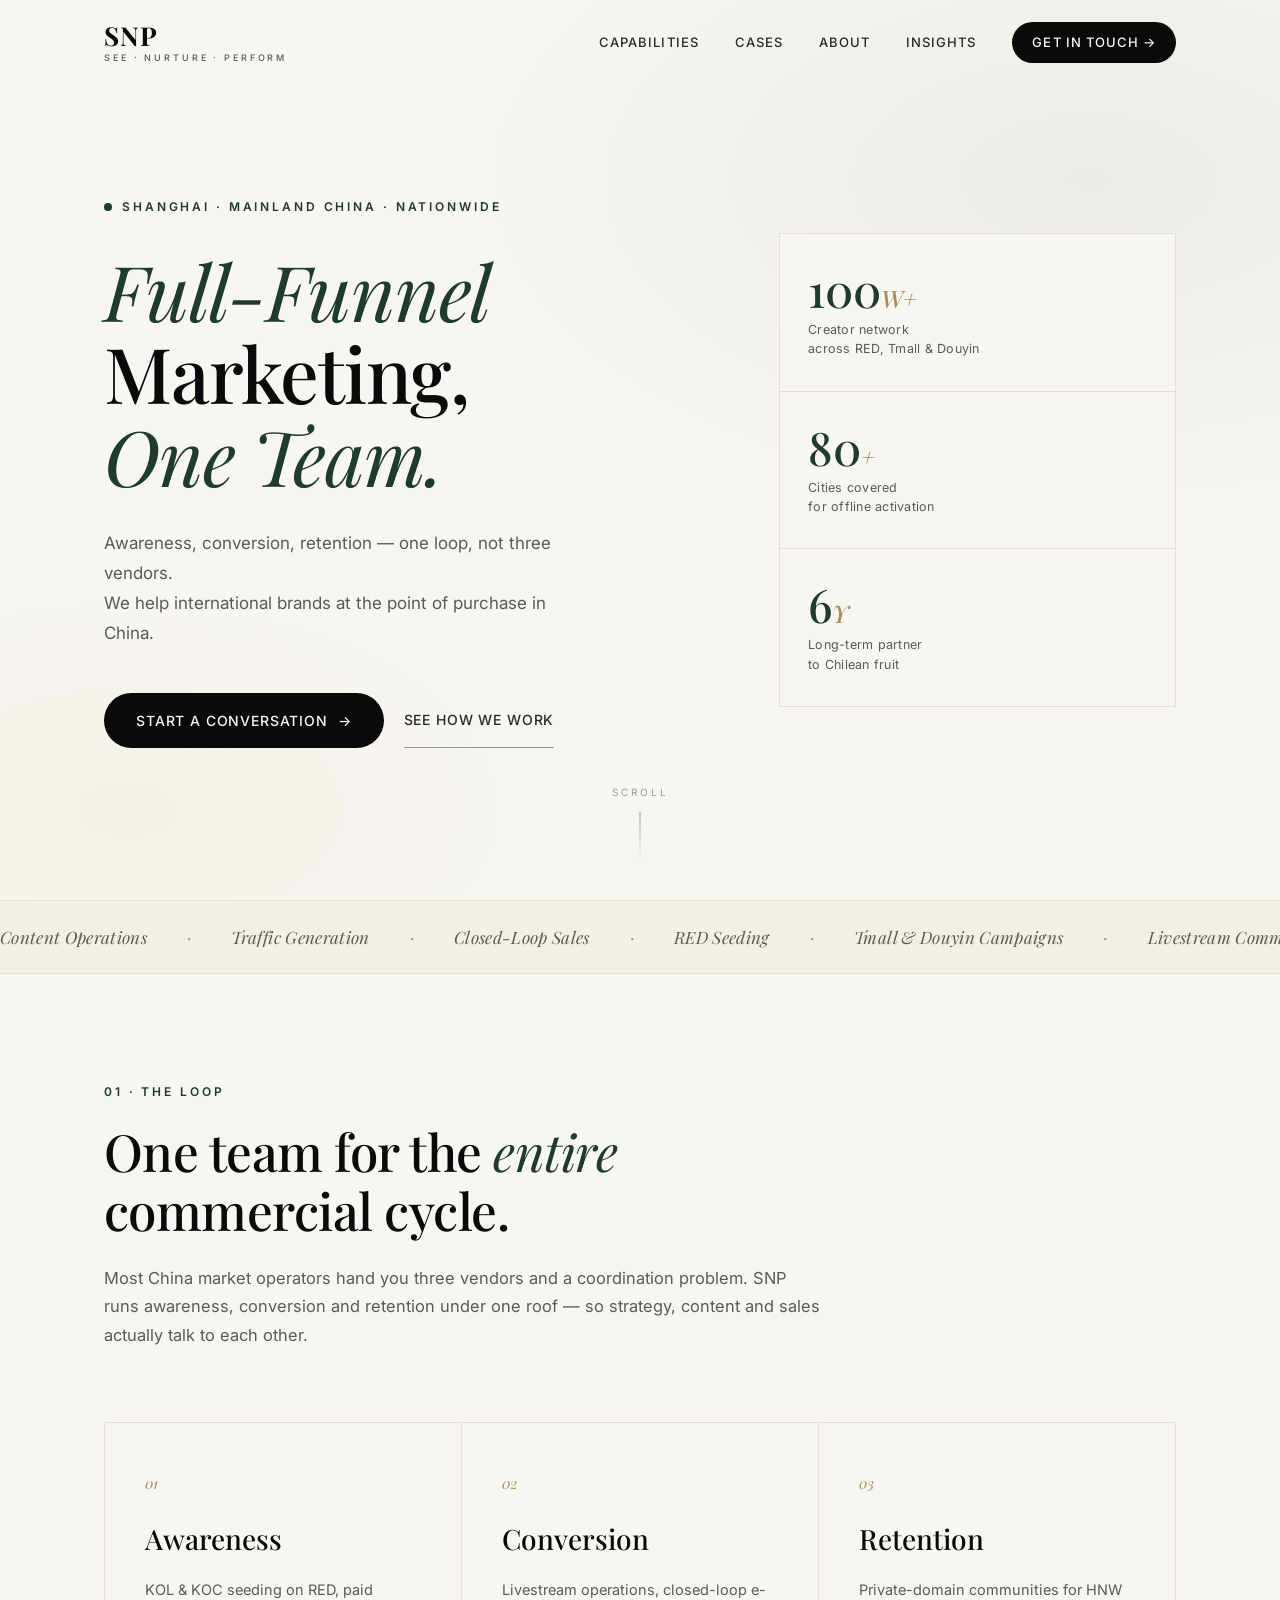
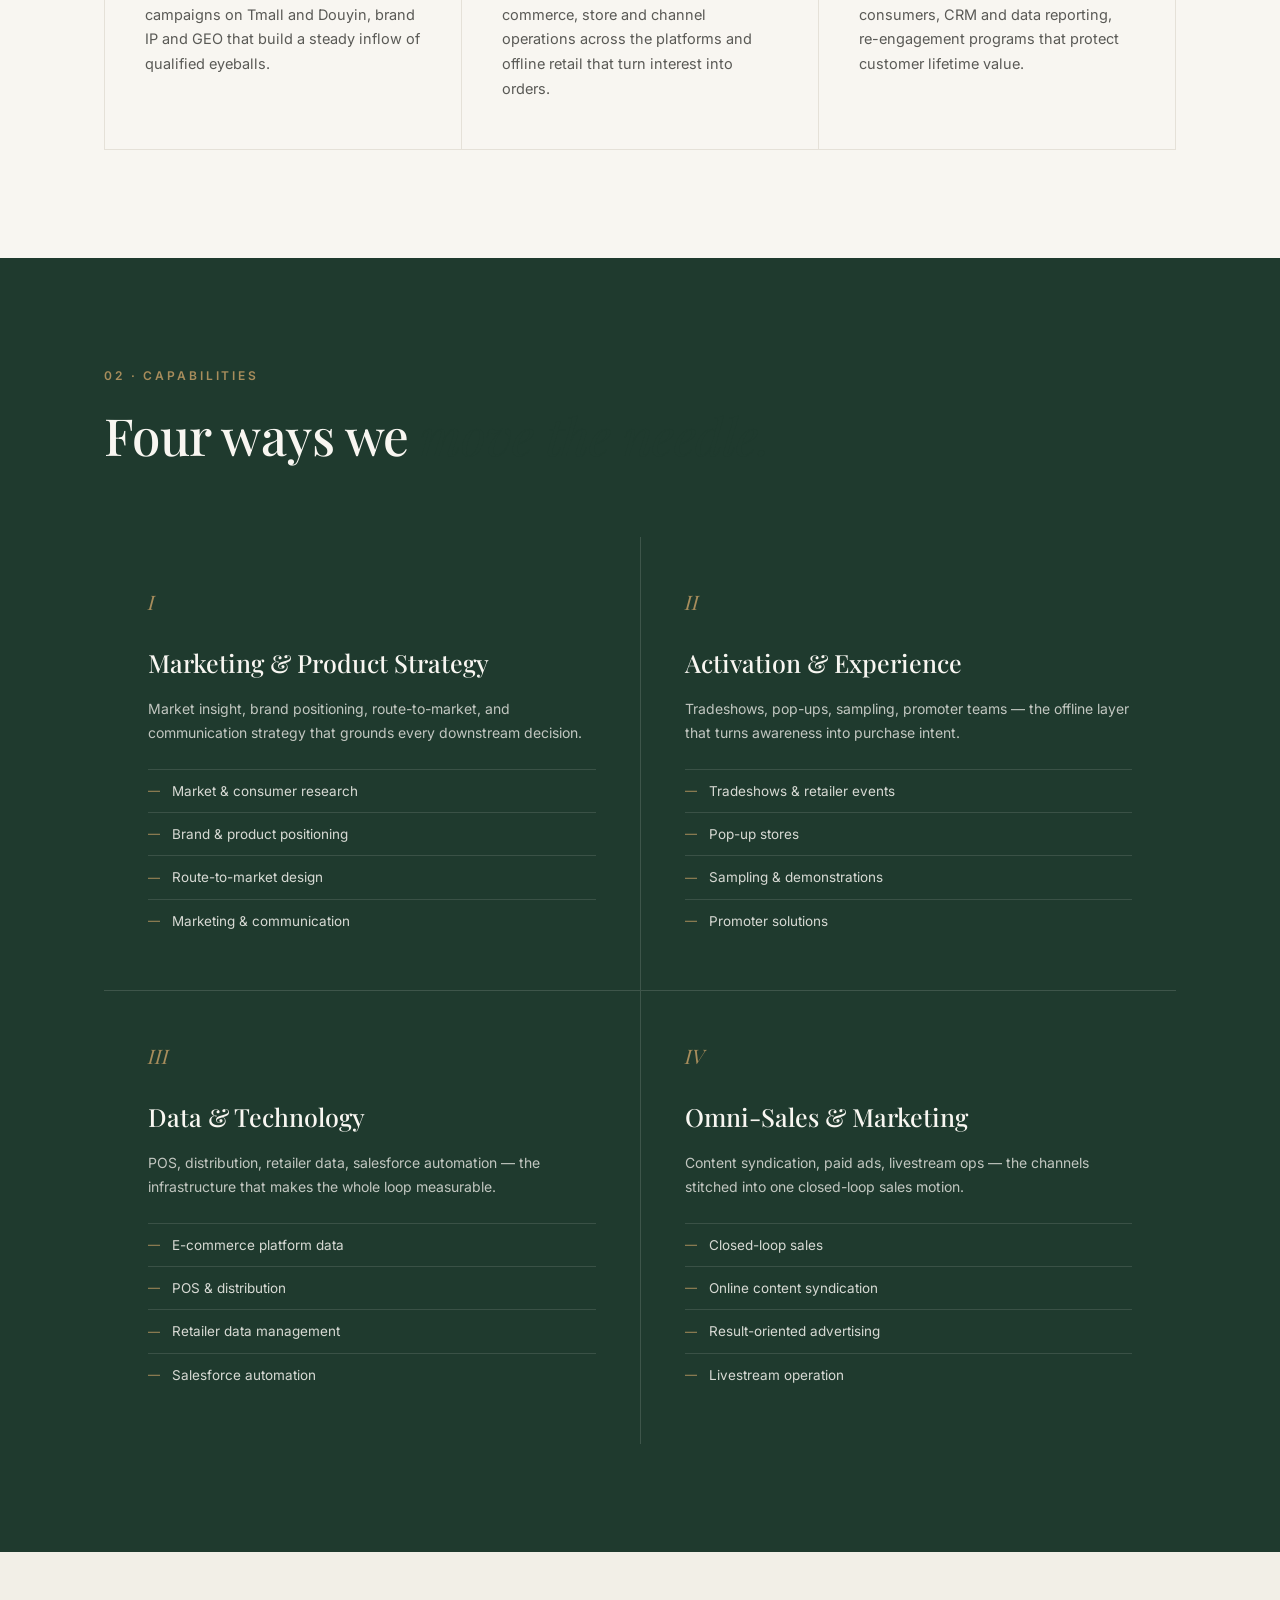
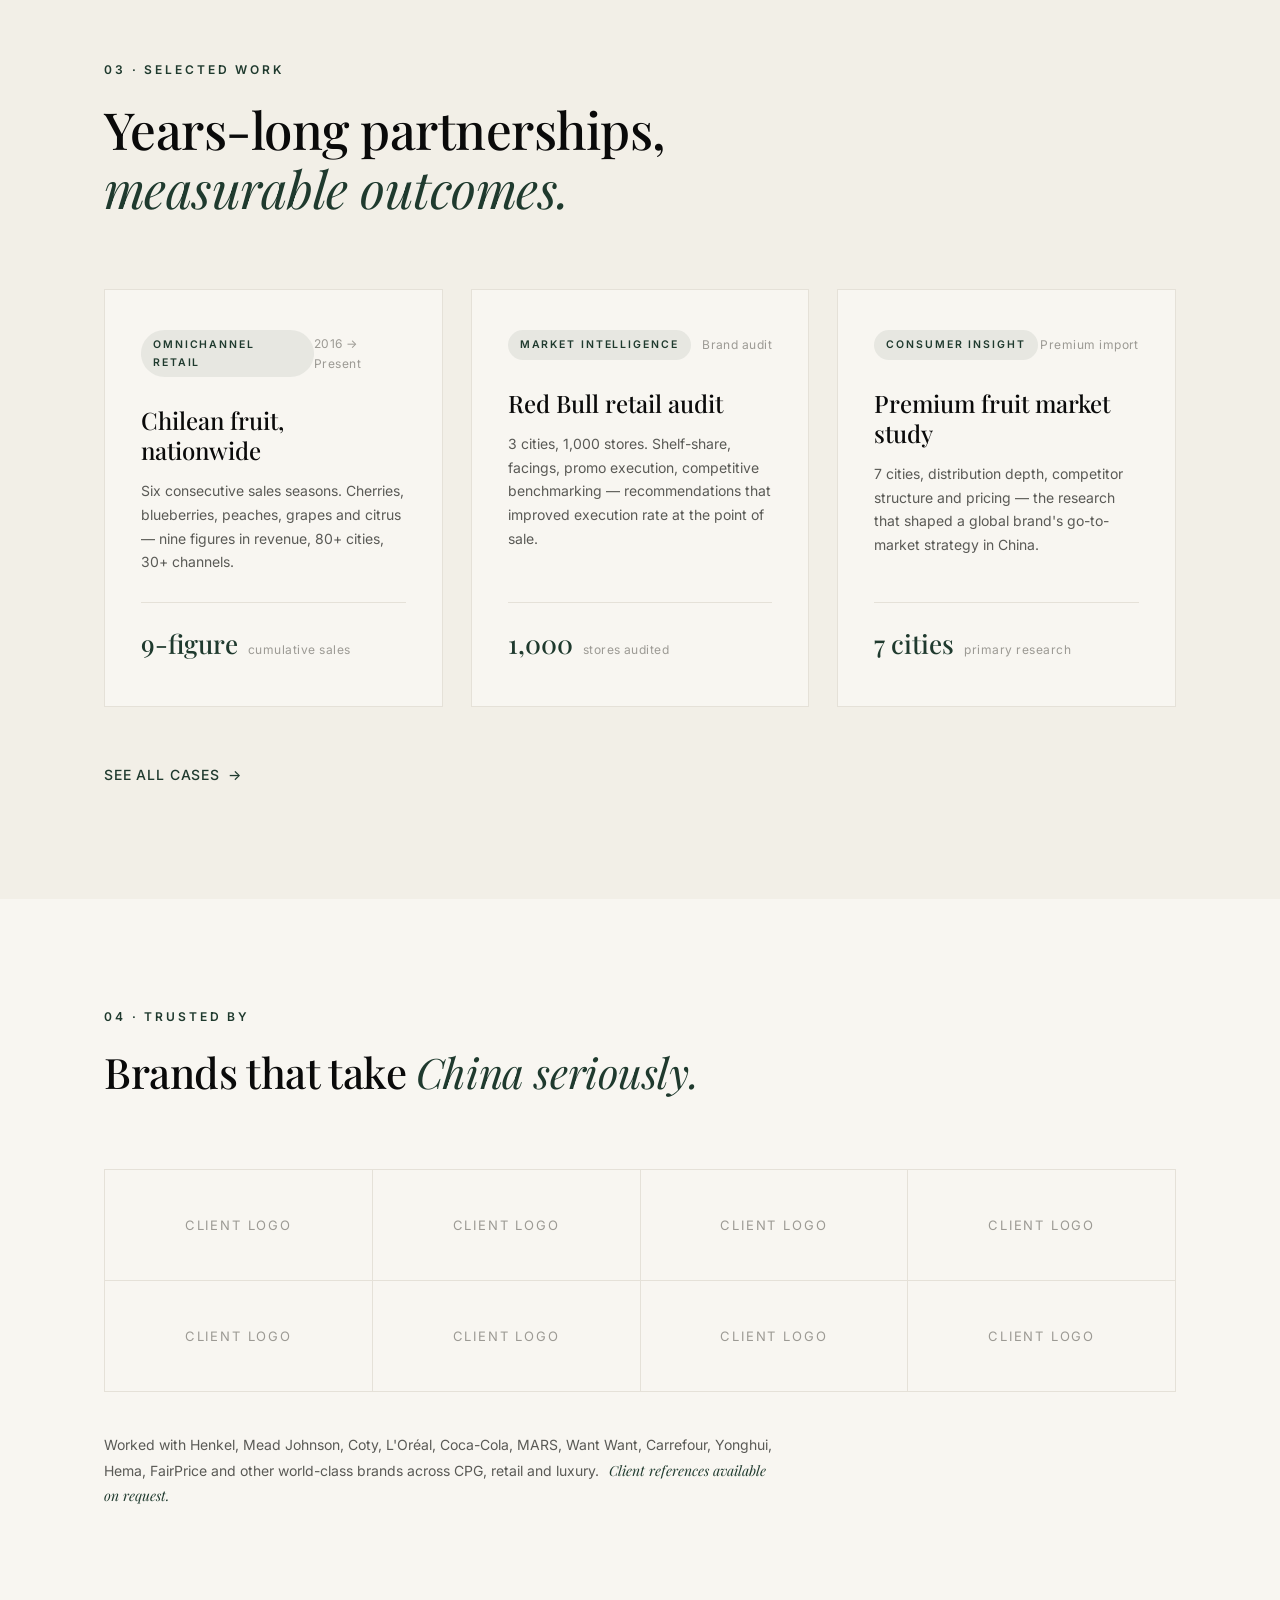
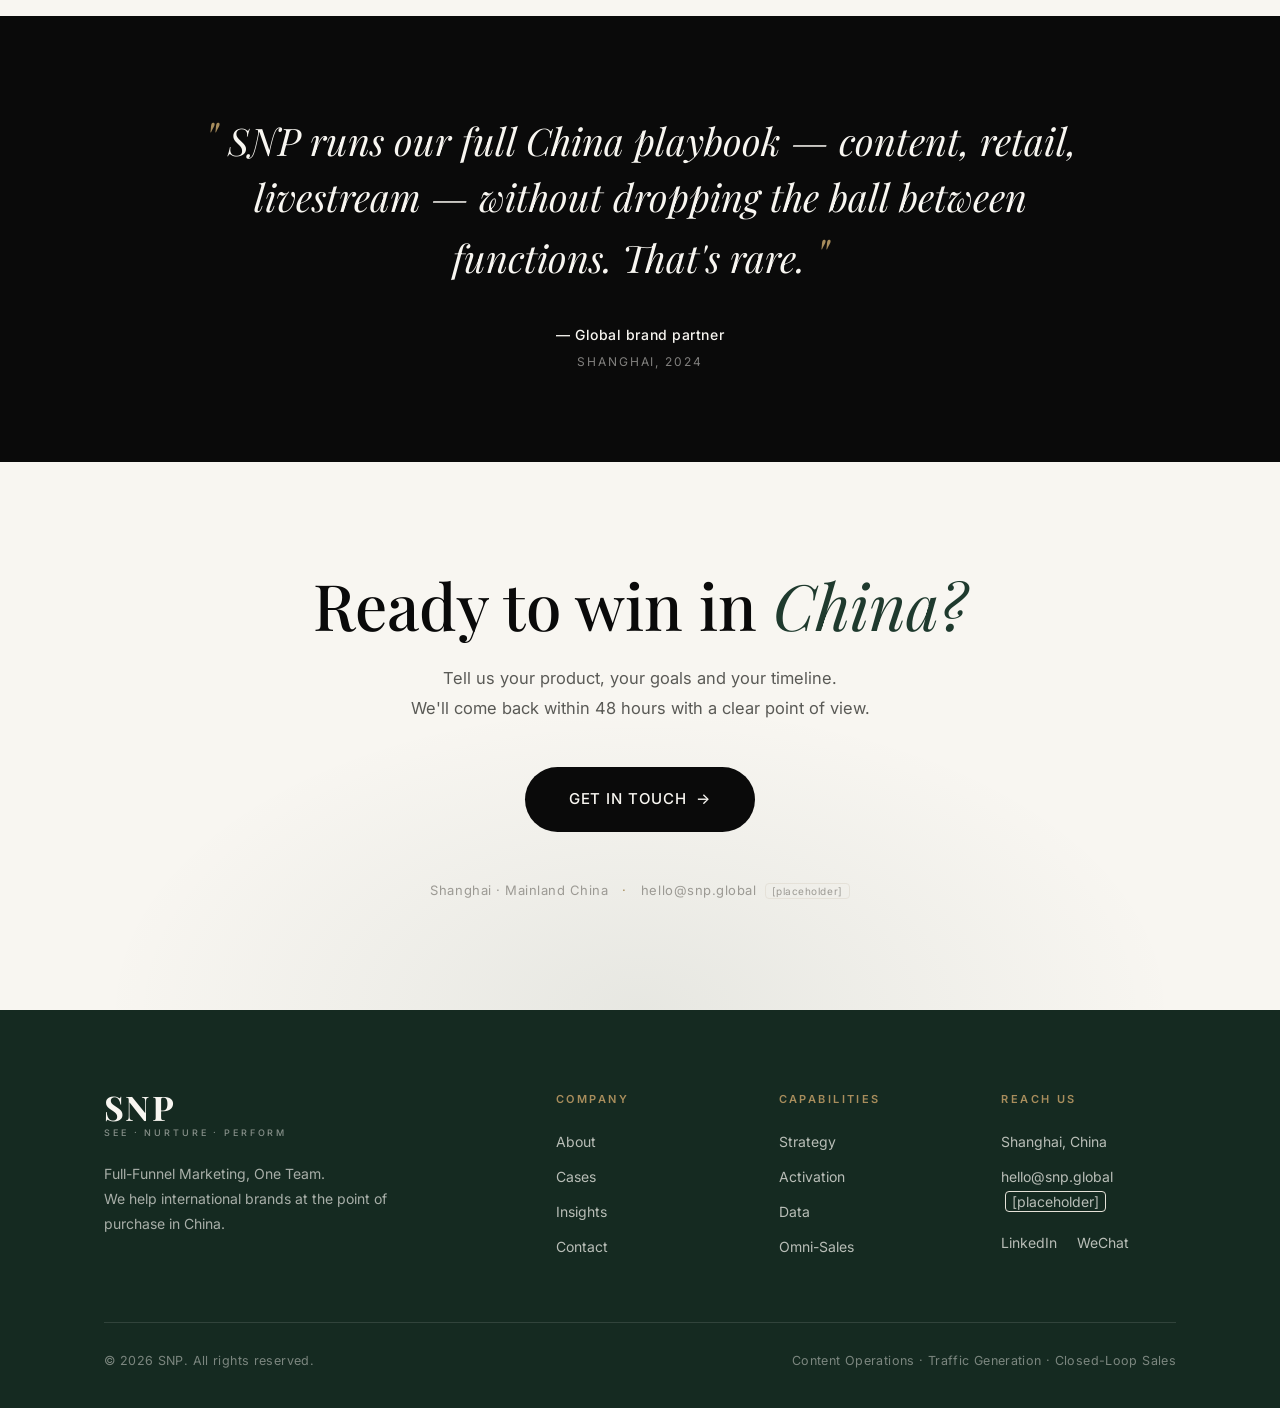
==== index.html @ e7dbb134 "SNP website v1: homepage, services, cases, about, contact, insights" ====
<!DOCTYPE html>
<html lang="en">
<head>
  <meta charset="UTF-8">
  <meta name="viewport" content="width=device-width, initial-scale=1.0">
  <title>SNP — Full-Funnel Marketing, One Team | We help international brands win in China</title>
  <meta name="description" content="SNP is a Shanghai-based commerce operator serving premium import brands across China. One team runs the full commercial loop — content, traffic, and closed-loop sales — so international brands win at every point of purchase.">
  <meta name="keywords" content="China market entry, brand China, Tmall, Douyin, RED, Xiaohongshu, livestream commerce, China e-commerce, premium import brands, China retail">
  <meta name="author" content="SNP">
  <meta property="og:title" content="SNP — Full-Funnel Marketing, One Team">
  <meta property="og:description" content="Content Operations · Traffic Generation · Closed-Loop Sales. We help international brands at the point of purchase in China.">
  <meta property="og:type" content="website">
  <meta property="og:locale" content="en_US">
  <link rel="icon" href="/assets/favicon.svg" type="image/svg+xml">
  <link rel="preconnect" href="https://fonts.googleapis.com">
  <link rel="preconnect" href="https://fonts.gstatic.com" crossorigin>
  <link href="https://fonts.googleapis.com/css2?family=Playfair+Display:ital,wght@0,400;0,500;0,600;0,700;1,400&family=Inter:wght@300;400;500;600;700&family=Noto+Sans+SC:wght@300;400;500;600&display=swap" rel="stylesheet">
  <link rel="stylesheet" href="/assets/css/styles.css">
</head>
<body>
  <!-- Header -->
  <header class="header" id="header">
    <div class="header-inner">
      <a href="/" class="logo">
        <span class="logo-mark">SNP</span>
        <span class="logo-tagline">See · Nurture · Perform</span>
      </a>
      <nav class="nav">
        <a href="/services.html" class="nav-link">Capabilities</a>
        <a href="/cases.html" class="nav-link">Cases</a>
        <a href="/about.html" class="nav-link">About</a>
        <a href="/insights.html" class="nav-link">Insights</a>
        <a href="/contact.html" class="nav-link nav-cta">Get in touch <span class="arrow">→</span></a>
      </nav>
      <button class="nav-toggle" aria-label="Toggle menu" id="navToggle">
        <span></span><span></span>
      </button>
    </div>
  </header>

  <!-- Hero -->
  <section class="hero">
    <div class="hero-grid">
      <div class="hero-left">
        <div class="hero-eyebrow">
          <span class="eyebrow-dot"></span>
          Shanghai · Mainland China · Nationwide
        </div>
        <h1 class="hero-title">
          <span class="serif-italic">Full-Funnel</span> Marketing,<br>
          <span class="serif-italic">One Team.</span>
        </h1>
        <p class="hero-subtitle">
          Awareness, conversion, retention — one loop, not three vendors.<br>
          We help international brands at the point of purchase in China.
        </p>
        <div class="hero-cta">
          <a href="/contact.html" class="btn-primary">
            Start a conversation <span class="arrow">→</span>
          </a>
          <a href="/services.html" class="btn-secondary">See how we work</a>
        </div>
      </div>
      <div class="hero-right">
        <div class="hero-stats">
          <div class="stat-card">
            <div class="stat-number">100<span>W+</span></div>
            <div class="stat-label">Creator network<br>across RED, Tmall &amp; Douyin</div>
          </div>
          <div class="stat-card">
            <div class="stat-number">80<span>+</span></div>
            <div class="stat-label">Cities covered<br>for offline activation</div>
          </div>
          <div class="stat-card">
            <div class="stat-number">6<span>Y</span></div>
            <div class="stat-label">Long-term partner<br>to Chilean fruit</div>
          </div>
        </div>
      </div>
    </div>
    <div class="hero-scroll">
      <span>Scroll</span>
      <span class="scroll-line"></span>
    </div>
  </section>

  <!-- Marquee: capabilities -->
  <section class="marquee">
    <div class="marquee-track">
      <span>Content Operations</span><span class="dot">·</span>
      <span>Traffic Generation</span><span class="dot">·</span>
      <span>Closed-Loop Sales</span><span class="dot">·</span>
      <span>RED Seeding</span><span class="dot">·</span>
      <span>Tmall &amp; Douyin Campaigns</span><span class="dot">·</span>
      <span>Livestream Commerce</span><span class="dot">·</span>
      <span>Private Domain</span><span class="dot">·</span>
      <span>Retail Activation</span><span class="dot">·</span>
      <span>Market Intelligence</span><span class="dot">·</span>
      <span>Content Operations</span><span class="dot">·</span>
      <span>Traffic Generation</span><span class="dot">·</span>
      <span>Closed-Loop Sales</span><span class="dot">·</span>
    </div>
  </section>

  <!-- The Loop -->
  <section class="section section-loop">
    <div class="container">
      <div class="section-header">
        <div class="eyebrow">01 · The Loop</div>
        <h2 class="section-title">
          One team for the <span class="serif-italic">entire</span> commercial cycle.
        </h2>
        <p class="section-lede">
          Most China market operators hand you three vendors and a coordination problem.
          SNP runs awareness, conversion and retention under one roof — so strategy, content
          and sales actually talk to each other.
        </p>
      </div>

      <div class="loop-grid">
        <div class="loop-card">
          <div class="loop-num">01</div>
          <h3 class="loop-title">Awareness</h3>
          <p class="loop-body">
            KOL &amp; KOC seeding on RED, paid campaigns on Tmall and Douyin,
            brand IP and GEO that build a steady inflow of qualified eyeballs.
          </p>
        </div>
        <div class="loop-card">
          <div class="loop-num">02</div>
          <h3 class="loop-title">Conversion</h3>
          <p class="loop-body">
            Livestream operations, closed-loop e-commerce, store and channel
            operations across the platforms and offline retail that turn interest into orders.
          </p>
        </div>
        <div class="loop-card">
          <div class="loop-num">03</div>
          <h3 class="loop-title">Retention</h3>
          <p class="loop-body">
            Private-domain communities for HNW consumers, CRM and data reporting,
            re-engagement programs that protect customer lifetime value.
          </p>
        </div>
      </div>
    </div>
  </section>

  <!-- Capabilities -->
  <section class="section section-capabilities" id="capabilities">
    <div class="container">
      <div class="section-header">
        <div class="eyebrow">02 · Capabilities</div>
        <h2 class="section-title">
          Four ways we <span class="serif-italic">move the needle.</span>
        </h2>
      </div>

      <div class="cap-grid">
        <div class="cap-card cap-large">
          <div class="cap-num">I</div>
          <h3 class="cap-title">Marketing &amp; Product Strategy</h3>
          <p class="cap-body">Market insight, brand positioning, route-to-market, and communication strategy that grounds every downstream decision.</p>
          <ul class="cap-list">
            <li>Market &amp; consumer research</li>
            <li>Brand &amp; product positioning</li>
            <li>Route-to-market design</li>
            <li>Marketing &amp; communication</li>
          </ul>
        </div>
        <div class="cap-card">
          <div class="cap-num">II</div>
          <h3 class="cap-title">Activation &amp; Experience</h3>
          <p class="cap-body">Tradeshows, pop-ups, sampling, promoter teams — the offline layer that turns awareness into purchase intent.</p>
          <ul class="cap-list">
            <li>Tradeshows &amp; retailer events</li>
            <li>Pop-up stores</li>
            <li>Sampling &amp; demonstrations</li>
            <li>Promoter solutions</li>
          </ul>
        </div>
        <div class="cap-card">
          <div class="cap-num">III</div>
          <h3 class="cap-title">Data &amp; Technology</h3>
          <p class="cap-body">POS, distribution, retailer data, salesforce automation — the infrastructure that makes the whole loop measurable.</p>
          <ul class="cap-list">
            <li>E-commerce platform data</li>
            <li>POS &amp; distribution</li>
            <li>Retailer data management</li>
            <li>Salesforce automation</li>
          </ul>
        </div>
        <div class="cap-card">
          <div class="cap-num">IV</div>
          <h3 class="cap-title">Omni-Sales &amp; Marketing</h3>
          <p class="cap-body">Content syndication, paid ads, livestream ops — the channels stitched into one closed-loop sales motion.</p>
          <ul class="cap-list">
            <li>Closed-loop sales</li>
            <li>Online content syndication</li>
            <li>Result-oriented advertising</li>
            <li>Livestream operation</li>
          </ul>
        </div>
      </div>
    </div>
  </section>

  <!-- Selected Cases -->
  <section class="section section-cases">
    <div class="container">
      <div class="section-header">
        <div class="eyebrow">03 · Selected Work</div>
        <h2 class="section-title">
          Years-long partnerships,<br>
          <span class="serif-italic">measurable outcomes.</span>
        </h2>
      </div>

      <div class="case-grid">
        <a href="/cases.html#chilean-fruit" class="case-card">
          <div class="case-meta">
            <span class="case-tag">Omnichannel Retail</span>
            <span class="case-year">2016 → Present</span>
          </div>
          <h3 class="case-title">Chilean fruit, nationwide</h3>
          <p class="case-body">
            Six consecutive sales seasons. Cherries, blueberries, peaches, grapes and citrus —
            nine figures in revenue, 80+ cities, 30+ channels.
          </p>
          <div class="case-stat">
            <span class="case-stat-num">9-figure</span>
            <span class="case-stat-label">cumulative sales</span>
          </div>
          <span class="case-arrow">→</span>
        </a>
        <a href="/cases.html#red-bull-audit" class="case-card">
          <div class="case-meta">
            <span class="case-tag">Market Intelligence</span>
            <span class="case-year">Brand audit</span>
          </div>
          <h3 class="case-title">Red Bull retail audit</h3>
          <p class="case-body">
            3 cities, 1,000 stores. Shelf-share, facings, promo execution, competitive benchmarking —
            recommendations that improved execution rate at the point of sale.
          </p>
          <div class="case-stat">
            <span class="case-stat-num">1,000</span>
            <span class="case-stat-label">stores audited</span>
          </div>
          <span class="case-arrow">→</span>
        </a>
        <a href="/cases.html#market-research" class="case-card">
          <div class="case-meta">
            <span class="case-tag">Consumer Insight</span>
            <span class="case-year">Premium import</span>
          </div>
          <h3 class="case-title">Premium fruit market study</h3>
          <p class="case-body">
            7 cities, distribution depth, competitor structure and pricing — the research that shaped
            a global brand's go-to-market strategy in China.
          </p>
          <div class="case-stat">
            <span class="case-stat-num">7 cities</span>
            <span class="case-stat-label">primary research</span>
          </div>
          <span class="case-arrow">→</span>
        </a>
      </div>

      <div class="section-footer">
        <a href="/cases.html" class="link-arrow">See all cases <span class="arrow">→</span></a>
      </div>
    </div>
  </section>

  <!-- Trust -->
  <section class="section section-trust">
    <div class="container">
      <div class="section-header">
        <div class="eyebrow">04 · Trusted by</div>
        <h2 class="section-title-small">
          Brands that take <span class="serif-italic">China seriously.</span>
        </h2>
      </div>
      <div class="logo-wall">
        <!-- Client logos placeholder — to be replaced with real client names once available -->
        <div class="logo-placeholder">Client Logo</div>
        <div class="logo-placeholder">Client Logo</div>
        <div class="logo-placeholder">Client Logo</div>
        <div class="logo-placeholder">Client Logo</div>
        <div class="logo-placeholder">Client Logo</div>
        <div class="logo-placeholder">Client Logo</div>
        <div class="logo-placeholder">Client Logo</div>
        <div class="logo-placeholder">Client Logo</div>
      </div>
      <p class="trust-note">
        Worked with Henkel, Mead Johnson, Coty, L'Oréal, Coca-Cola, MARS, Want Want, Carrefour,
        Yonghui, Hema, FairPrice and other world-class brands across CPG, retail and luxury.
        <span class="trust-note-italic">Client references available on request.</span>
      </p>
    </div>
  </section>

  <!-- Testimonial / Quote -->
  <section class="section section-quote">
    <div class="container">
      <blockquote class="quote">
        <p>
          <span class="quote-mark">"</span>
          SNP runs our full China playbook — content, retail, livestream — without dropping the ball
          between functions. That's rare.
          <span class="quote-mark">"</span>
        </p>
        <footer class="quote-attribution">
          <span class="quote-author">— Global brand partner</span>
          <span class="quote-role">Shanghai, 2024</span>
        </footer>
      </blockquote>
    </div>
  </section>

  <!-- CTA -->
  <section class="section section-cta">
    <div class="container">
      <h2 class="cta-title">
        Ready to win in <span class="serif-italic">China?</span>
      </h2>
      <p class="cta-lede">
        Tell us your product, your goals and your timeline.<br>
        We'll come back within 48 hours with a clear point of view.
      </p>
      <a href="/contact.html" class="btn-primary btn-large">
        Get in touch <span class="arrow">→</span>
      </a>
      <div class="cta-meta">
        <span>Shanghai · Mainland China</span>
        <span class="dot-sep">·</span>
        <span>hello@snp.global <span class="placeholder-tag">[placeholder]</span></span>
      </div>
    </div>
  </section>

  <!-- Footer -->
  <footer class="footer">
    <div class="container">
      <div class="footer-top">
        <div class="footer-brand">
          <div class="logo logo-footer">
            <span class="logo-mark">SNP</span>
            <span class="logo-tagline">See · Nurture · Perform</span>
          </div>
          <p class="footer-tagline">
            Full-Funnel Marketing, One Team.<br>
            We help international brands at the point of purchase in China.
          </p>
        </div>
        <div class="footer-cols">
          <div class="footer-col">
            <h4>Company</h4>
            <a href="/about.html">About</a>
            <a href="/cases.html">Cases</a>
            <a href="/insights.html">Insights</a>
            <a href="/contact.html">Contact</a>
          </div>
          <div class="footer-col">
            <h4>Capabilities</h4>
            <a href="/services.html">Strategy</a>
            <a href="/services.html">Activation</a>
            <a href="/services.html">Data</a>
            <a href="/services.html">Omni-Sales</a>
          </div>
          <div class="footer-col">
            <h4>Reach us</h4>
            <span>Shanghai, China</span>
            <span>hello@snp.global <span class="placeholder-tag">[placeholder]</span></span>
            <span class="footer-social">
              <a href="#" aria-label="LinkedIn">LinkedIn</a>
              <a href="#" aria-label="WeChat">WeChat</a>
            </span>
          </div>
        </div>
      </div>
      <div class="footer-bottom">
        <span>© 2026 SNP. All rights reserved.</span>
        <span class="footer-tag">Content Operations · Traffic Generation · Closed-Loop Sales</span>
      </div>
    </div>
  </footer>

  <script src="/assets/js/main.js"></script>
</body>
</html>
---- assets/css/styles.css ----
/* ============================================================
   SNP — Design System
   Direction: International Quiet Luxury
   Palette: Ivory #F8F6F1 / Ink #0A0A0A / Forest #1F3A2E / Mist #E5E1D8
   Type: Playfair Display (display serif) / Inter (body sans)
   ============================================================ */

:root {
  --ivory: #F8F6F1;
  --ivory-deep: #F2EFE7;
  --ink: #0A0A0A;
  --ink-soft: #2A2A28;
  --forest: #1F3A2E;
  --forest-deep: #152A21;
  --mist: #E5E1D8;
  --mist-light: #EDEAE1;
  --gold: #A88D5C;
  --gray-600: #5A5A56;
  --gray-400: #9C9A94;
  --font-display: 'Playfair Display', Georgia, serif;
  --font-body: 'Inter', 'Noto Sans SC', -apple-system, BlinkMacSystemFont, sans-serif;
  --ease-out: cubic-bezier(0.16, 1, 0.3, 1);
  --ease-both: cubic-bezier(0.65, 0, 0.35, 1);
  --container: 1200px;
  --gutter: clamp(24px, 5vw, 80px);
}

* { box-sizing: border-box; margin: 0; padding: 0; }

html {
  scroll-behavior: smooth;
  -webkit-font-smoothing: antialiased;
  -moz-osx-font-smoothing: grayscale;
}

body {
  font-family: var(--font-body);
  font-weight: 400;
  font-size: 16px;
  line-height: 1.65;
  color: var(--ink);
  background: var(--ivory);
}

::selection {
  background: var(--forest);
  color: var(--ivory);
}

a { color: inherit; text-decoration: none; }
img { max-width: 100%; display: block; }

.container {
  max-width: var(--container);
  margin: 0 auto;
  padding: 0 var(--gutter);
}

/* ============ Header ============ */

.header {
  position: fixed;
  top: 0;
  left: 0;
  right: 0;
  z-index: 100;
  padding: 22px 0;
  transition: background .5s var(--ease-out), padding .5s var(--ease-out), box-shadow .5s var(--ease-out);
}

.header.scrolled {
  background: rgba(248, 246, 241, .92);
  backdrop-filter: blur(12px);
  -webkit-backdrop-filter: blur(12px);
  padding: 14px 0;
  box-shadow: 0 1px 0 rgba(10,10,10,.08);
}

.header-inner {
  max-width: var(--container);
  margin: 0 auto;
  padding: 0 var(--gutter);
  display: flex;
  justify-content: space-between;
  align-items: center;
}

.logo {
  display: flex;
  flex-direction: column;
  line-height: 1;
  gap: 4px;
}

.logo-mark {
  font-family: var(--font-display);
  font-weight: 700;
  font-size: 26px;
  letter-spacing: .04em;
  color: var(--ink);
}

.logo-tagline {
  font-size: 9px;
  letter-spacing: .32em;
  text-transform: uppercase;
  color: var(--gray-600);
  font-weight: 500;
}

.nav {
  display: flex;
  align-items: center;
  gap: 36px;
}

.nav-link {
  font-size: 13px;
  font-weight: 500;
  letter-spacing: .08em;
  text-transform: uppercase;
  color: var(--ink-soft);
  position: relative;
  transition: color .3s var(--ease-out);
}

.nav-link::after {
  content: '';
  position: absolute;
  left: 0;
  bottom: -4px;
  height: 1px;
  width: 0;
  background: var(--forest);
  transition: width .35s var(--ease-out);
}

.nav-link:hover { color: var(--forest); }
.nav-link:hover::after { width: 100%; }

.nav-cta {
  color: var(--ivory);
  background: var(--ink);
  padding: 10px 20px;
  border-radius: 999px;
  transition: background .3s var(--ease-out), transform .3s var(--ease-out);
}

.nav-cta::after { display: none; }
.nav-cta:hover { background: var(--forest); transform: translateY(-1px); }
.nav-cta .arrow { transition: transform .3s var(--ease-out); }
.nav-cta:hover .arrow { transform: translateX(3px); }

.nav-toggle {
  display: none;
  background: none;
  border: none;
  cursor: pointer;
  width: 32px;
  height: 32px;
  position: relative;
  z-index: 110;
}

.nav-toggle span {
  display: block;
  height: 2px;
  background: var(--ink);
  margin: 6px 0;
  transition: transform .4s var(--ease-out), opacity .3s;
}

/* ============ Hero ============ */

.hero {
  min-height: 100vh;
  display: flex;
  align-items: center;
  position: relative;
  padding: 140px 0 100px;
  background:
    radial-gradient(ellipse 80% 60% at 85% 20%, rgba(31,58,46,.06) 0%, transparent 60%),
    radial-gradient(ellipse 50% 40% at 10% 90%, rgba(168,141,92,.05) 0%, transparent 60%),
    var(--ivory);
  overflow: hidden;
}

.hero-grid {
  max-width: var(--container);
  margin: 0 auto;
  padding: 0 var(--gutter);
  display: grid;
  grid-template-columns: 1.5fr 1fr;
  gap: 80px;
  align-items: center;
  width: 100%;
}

.hero-eyebrow {
  display: inline-flex;
  align-items: center;
  gap: 10px;
  font-size: 12px;
  font-weight: 600;
  letter-spacing: .24em;
  text-transform: uppercase;
  color: var(--forest);
  margin-bottom: 32px;
}

.eyebrow-dot {
  width: 8px;
  height: 8px;
  border-radius: 50%;
  background: var(--forest);
  animation: pulse 2.4s ease-in-out infinite;
}

@keyframes pulse {
  0%, 100% { transform: scale(1); opacity: 1; }
  50% { transform: scale(1.4); opacity: .5; }
}

.hero-title {
  font-family: var(--font-display);
  font-weight: 500;
  font-size: clamp(44px, 6vw, 84px);
  line-height: 1.08;
  letter-spacing: -0.015em;
  color: var(--ink);
  margin-bottom: 32px;
}

.serif-italic {
  font-style: italic;
  font-weight: 400;
  color: var(--forest);
}

.hero-subtitle {
  font-size: 17px;
  line-height: 1.75;
  color: var(--gray-600);
  max-width: 480px;
  margin-bottom: 44px;
}

.hero-cta {
  display: flex;
  align-items: center;
  gap: 20px;
  flex-wrap: wrap;
}

.btn-primary {
  display: inline-flex;
  align-items: center;
  gap: 10px;
  background: var(--ink);
  color: var(--ivory);
  font-size: 14px;
  font-weight: 500;
  letter-spacing: .06em;
  text-transform: uppercase;
  padding: 16px 32px;
  border-radius: 999px;
  transition: background .35s var(--ease-out), transform .35s var(--ease-out), box-shadow .35s var(--ease-out);
}

.btn-primary:hover {
  background: var(--forest);
  transform: translateY(-2px);
  box-shadow: 0 12px 32px -8px rgba(31,58,46,.4);
}

.btn-primary .arrow { transition: transform .3s var(--ease-out); }
.btn-primary:hover .arrow { transform: translateX(4px); }

.btn-secondary {
  font-size: 14px;
  font-weight: 500;
  letter-spacing: .06em;
  text-transform: uppercase;
  color: var(--ink-soft);
  padding: 16px 0;
  border-bottom: 1px solid var(--gray-400);
  transition: color .3s, border-color .3s;
}

.btn-secondary:hover { color: var(--forest); border-color: var(--forest); }

.btn-large { padding: 20px 44px; font-size: 15px; }

/* Hero stats */
.hero-stats {
  display: flex;
  flex-direction: column;
  gap: 1px;
  background: var(--mist);
  border: 1px solid var(--mist);
}

.stat-card {
  background: var(--ivory);
  padding: 32px 28px;
  transition: background .4s var(--ease-out);
}

.stat-card:hover { background: #fff; }

.stat-number {
  font-family: var(--font-display);
  font-size: 46px;
  font-weight: 500;
  line-height: 1;
  color: var(--forest);
  margin-bottom: 8px;
}

.stat-number span {
  font-size: 24px;
  font-style: italic;
  color: var(--gold);
}

.stat-label {
  font-size: 12.5px;
  line-height: 1.55;
  color: var(--gray-600);
  letter-spacing: .02em;
}

.hero-scroll {
  position: absolute;
  bottom: 40px;
  left: 50%;
  transform: translateX(-50%);
  display: flex;
  flex-direction: column;
  align-items: center;
  gap: 12px;
  font-size: 10px;
  letter-spacing: .3em;
  text-transform: uppercase;
  color: var(--gray-400);
}

.scroll-line {
  width: 1px;
  height: 48px;
  background: linear-gradient(to bottom, var(--gray-400), transparent);
  animation: scrollHint 2.2s var(--ease-both) infinite;
  transform-origin: top;
}

@keyframes scrollHint {
  0% { transform: scaleY(0); opacity: 0; }
  40% { transform: scaleY(1); opacity: 1; }
  100% { transform: scaleY(1); opacity: 0; }
}

/* ============ Marquee ============ */

.marquee {
  border-top: 1px solid var(--mist);
  border-bottom: 1px solid var(--mist);
  background: var(--ivory-deep);
  overflow: hidden;
  padding: 22px 0;
}

.marquee-track {
  display: flex;
  align-items: center;
  gap: 40px;
  white-space: nowrap;
  animation: marquee 42s linear infinite;
  width: max-content;
}

.marquee-track span {
  font-family: var(--font-display);
  font-style: italic;
  font-size: 17px;
  color: var(--gray-600);
  letter-spacing: .02em;
}

.marquee-track .dot { color: var(--gold); font-style: normal; }

@keyframes marquee {
  from { transform: translateX(0); }
  to { transform: translateX(-50%); }
}

/* ============ Sections ============ */

.section {
  padding: clamp(90px, 12vh, 150px) 0;
}

.section-header {
  max-width: 720px;
  margin-bottom: 72px;
}

.eyebrow {
  font-size: 12px;
  font-weight: 600;
  letter-spacing: .24em;
  text-transform: uppercase;
  color: var(--forest);
  margin-bottom: 20px;
}

.section-title {
  font-family: var(--font-display);
  font-weight: 500;
  font-size: clamp(32px, 4vw, 52px);
  line-height: 1.15;
  letter-spacing: -0.01em;
  color: var(--ink);
  margin-bottom: 24px;
}

.section-title-small {
  font-family: var(--font-display);
  font-weight: 500;
  font-size: clamp(28px, 3.4vw, 42px);
  line-height: 1.2;
  letter-spacing: -0.01em;
}

.section-lede {
  font-size: 16.5px;
  line-height: 1.75;
  color: var(--gray-600);
}

.section-footer {
  margin-top: 56px;
  display: flex;
  justify-content: flex-start;
}

.link-arrow {
  font-size: 14px;
  font-weight: 500;
  letter-spacing: .06em;
  text-transform: uppercase;
  color: var(--forest);
  display: inline-flex;
  align-items: center;
  gap: 8px;
  padding-bottom: 4px;
  border-bottom: 1px solid transparent;
  transition: border-color .3s;
}

.link-arrow:hover { border-color: var(--forest); }
.link-arrow .arrow { transition: transform .3s var(--ease-out); }
.link-arrow:hover .arrow { transform: translateX(4px); }

/* ============ Loop (3 cards) ============ */

.section-loop { background: var(--ivory); }

.loop-grid {
  display: grid;
  grid-template-columns: repeat(3, 1fr);
  gap: 1px;
  background: var(--mist);
  border: 1px solid var(--mist);
}

.loop-card {
  background: var(--ivory);
  padding: 48px 40px;
  position: relative;
  transition: background .4s var(--ease-out);
}

.loop-card:hover { background: #fff; }

.loop-num {
  font-family: var(--font-display);
  font-style: italic;
  font-size: 15px;
  color: var(--gold);
  margin-bottom: 20px;
}

.loop-title {
  font-family: var(--font-display);
  font-weight: 500;
  font-size: 28px;
  margin-bottom: 16px;
  color: var(--ink);
}

.loop-body {
  font-size: 14.5px;
  line-height: 1.7;
  color: var(--gray-600);
}

/* ============ Capabilities ============ */

.section-capabilities {
  background: var(--forest);
  color: var(--ivory);
}

.section-capabilities .eyebrow { color: var(--gold); }
.section-capabilities .section-title { color: var(--ivory); }

.cap-grid {
  display: grid;
  grid-template-columns: repeat(2, 1fr);
  gap: 1px;
  background: rgba(248,246,241,.14);
}

.cap-card {
  background: var(--forest);
  padding: 48px 44px;
  transition: background .4s var(--ease-out);
  position: relative;
}

.cap-card:hover { background: var(--forest-deep); }

.cap-num {
  font-family: var(--font-display);
  font-style: italic;
  font-size: 20px;
  color: var(--gold);
  margin-bottom: 24px;
}

.cap-title {
  font-family: var(--font-display);
  font-weight: 500;
  font-size: 25px;
  margin-bottom: 14px;
  color: var(--ivory);
}

.cap-body {
  font-size: 14px;
  line-height: 1.7;
  color: rgba(248,246,241,.75);
  margin-bottom: 24px;
}

.cap-list {
  list-style: none;
}

.cap-list li {
  font-size: 13.5px;
  padding: 10px 0;
  border-top: 1px solid rgba(248,246,241,.12);
  color: rgba(248,246,241,.85);
  display: flex;
  align-items: center;
  gap: 12px;
}

.cap-list li::before {
  content: '—';
  color: var(--gold);
  font-size: 12px;
}

/* ============ Cases ============ */

.section-cases { background: var(--ivory-deep); }

.case-grid {
  display: grid;
  grid-template-columns: repeat(3, 1fr);
  gap: 28px;
}

.case-card {
  background: var(--ivory);
  border: 1px solid var(--mist);
  padding: 40px 36px;
  display: flex;
  flex-direction: column;
  position: relative;
  transition: transform .45s var(--ease-out), box-shadow .45s var(--ease-out), border-color .45s;
}

.case-card:hover {
  transform: translateY(-6px);
  box-shadow: 0 24px 48px -16px rgba(10,10,10,.14);
  border-color: var(--forest);
}

.case-meta {
  display: flex;
  justify-content: space-between;
  align-items: center;
  margin-bottom: 28px;
}

.case-tag {
  font-size: 10.5px;
  font-weight: 600;
  letter-spacing: .18em;
  text-transform: uppercase;
  color: var(--forest);
  background: rgba(31,58,46,.08);
  padding: 6px 12px;
  border-radius: 999px;
}

.case-year {
  font-size: 12px;
  color: var(--gray-400);
  letter-spacing: .04em;
}

.case-title {
  font-family: var(--font-display);
  font-weight: 500;
  font-size: 24px;
  line-height: 1.25;
  margin-bottom: 14px;
  color: var(--ink);
}

.case-body {
  font-size: 14px;
  line-height: 1.7;
  color: var(--gray-600);
  margin-bottom: 28px;
  flex: 1;
}

.case-stat {
  display: flex;
  align-items: baseline;
  gap: 10px;
  padding-top: 20px;
  border-top: 1px solid var(--mist);
}

.case-stat-num {
  font-family: var(--font-display);
  font-size: 26px;
  font-weight: 500;
  color: var(--forest);
}

.case-stat-label {
  font-size: 12px;
  color: var(--gray-400);
  letter-spacing: .04em;
}

.case-arrow {
  position: absolute;
  top: 32px;
  right: 32px;
  font-size: 18px;
  color: var(--gray-400);
  opacity: 0;
  transform: translateX(-6px);
  transition: opacity .35s var(--ease-out), transform .35s var(--ease-out), color .35s;
}

.case-card:hover .case-arrow {
  opacity: 1;
  transform: translateX(0);
  color: var(--forest);
}

/* ============ Trust / Logo wall ============ */

.section-trust { background: var(--ivory); }

.logo-wall {
  display: grid;
  grid-template-columns: repeat(4, 1fr);
  gap: 1px;
  background: var(--mist);
  border: 1px solid var(--mist);
  margin-bottom: 40px;
}

.logo-placeholder {
  background: var(--ivory);
  height: 110px;
  display: flex;
  align-items: center;
  justify-content: center;
  font-size: 13px;
  letter-spacing: .14em;
  text-transform: uppercase;
  color: var(--gray-400);
  transition: color .3s, background .3s;
}

.logo-placeholder:hover { color: var(--gray-600); background: #fff; }

.trust-note {
  font-size: 14px;
  line-height: 1.8;
  color: var(--gray-600);
  max-width: 680px;
}

.trust-note-italic {
  font-family: var(--font-display);
  font-style: italic;
  color: var(--forest);
  margin-left: 6px;
}

/* ============ Quote ============ */

.section-quote {
  background: var(--ink);
  padding: clamp(80px, 10vh, 130px) 0;
}

.quote {
  max-width: 880px;
  margin: 0 auto;
  text-align: center;
}

.quote p {
  font-family: var(--font-display);
  font-weight: 400;
  font-size: clamp(24px, 3.2vw, 38px);
  line-height: 1.4;
  color: var(--ivory);
  font-style: italic;
}

.quote-mark {
  color: var(--gold);
  font-size: 1.2em;
}

.quote-attribution {
  margin-top: 36px;
  display: flex;
  flex-direction: column;
  gap: 6px;
  align-items: center;
}

.quote-author {
  font-size: 14px;
  font-weight: 500;
  letter-spacing: .04em;
  color: var(--ivory);
}

.quote-role {
  font-size: 12px;
  letter-spacing: .16em;
  text-transform: uppercase;
  color: rgba(248,246,241,.5);
}

/* ============ CTA ============ */

.section-cta {
  background:
    radial-gradient(ellipse 60% 80% at 50% 100%, rgba(31,58,46,.08) 0%, transparent 70%),
    var(--ivory);
  text-align: center;
}

.cta-title {
  font-family: var(--font-display);
  font-weight: 500;
  font-size: clamp(36px, 5vw, 64px);
  line-height: 1.1;
  margin-bottom: 24px;
  color: var(--ink);
}

.cta-lede {
  font-size: 16.5px;
  line-height: 1.8;
  color: var(--gray-600);
  margin-bottom: 44px;
}

.cta-meta {
  margin-top: 48px;
  display: flex;
  justify-content: center;
  align-items: center;
  gap: 14px;
  font-size: 13px;
  color: var(--gray-400);
  letter-spacing: .04em;
  flex-wrap: wrap;
}

.dot-sep { color: var(--gold); }

.placeholder-tag {
  font-size: 10px;
  color: var(--gray-400);
  border: 1px solid var(--mist);
  padding: 1px 6px;
  border-radius: 4px;
  margin-left: 4px;
  vertical-align: middle;
}

/* ============ Footer ============ */

.footer {
  background: var(--forest-deep);
  color: rgba(248,246,241,.8);
  padding: 80px 0 36px;
}

.footer-top {
  display: grid;
  grid-template-columns: 1.2fr 2fr;
  gap: 80px;
  margin-bottom: 64px;
}

.logo-footer .logo-mark { color: var(--ivory); font-size: 34px; }
.logo-footer .logo-tagline { color: rgba(248,246,241,.5); }

.footer-tagline {
  margin-top: 24px;
  font-size: 14px;
  line-height: 1.8;
  color: rgba(248,246,241,.65);
  max-width: 300px;
}

.footer-cols {
  display: grid;
  grid-template-columns: repeat(3, 1fr);
  gap: 48px;
}

.footer-col {
  display: flex;
  flex-direction: column;
  gap: 12px;
}

.footer-col h4 {
  font-size: 11px;
  font-weight: 600;
  letter-spacing: .22em;
  text-transform: uppercase;
  color: var(--gold);
  margin-bottom: 10px;
}

.footer-col a,
.footer-col span {
  font-size: 14px;
  color: rgba(248,246,241,.72);
  transition: color .3s;
}

.footer-col a:hover { color: var(--ivory); }

.footer-social { display: flex; gap: 20px; margin-top: 6px; }

.footer-bottom {
  border-top: 1px solid rgba(248,246,241,.12);
  padding-top: 28px;
  display: flex;
  justify-content: space-between;
  align-items: center;
  font-size: 12.5px;
  color: rgba(248,246,241,.45);
  letter-spacing: .03em;
  flex-wrap: wrap;
  gap: 12px;
}

/* ============ Contact form ============ */

.contact-form {
  display: flex;
  flex-direction: column;
  gap: 28px;
}

.form-row {
  display: grid;
  grid-template-columns: 1fr 1fr;
  gap: 24px;
}

.form-group {
  display: flex;
  flex-direction: column;
  gap: 8px;
}

.form-group label {
  font-size: 12px;
  font-weight: 600;
  letter-spacing: .12em;
  text-transform: uppercase;
  color: var(--gray-600);
}

.form-group input,
.form-group select,
.form-group textarea {
  font-family: var(--font-body);
  font-size: 15px;
  color: var(--ink);
  background: #fff;
  border: 1px solid var(--mist);
  border-radius: 0;
  padding: 14px 16px;
  outline: none;
  transition: border-color .3s var(--ease-out), box-shadow .3s var(--ease-out);
  -webkit-appearance: none;
  appearance: none;
}

.form-group select {
  background-image: url("data:image/svg+xml,%3Csvg xmlns='http://www.w3.org/2000/svg' width='12' height='8'%3E%3Cpath d='M1 1l5 5 5-5' stroke='%235A5A56' fill='none' stroke-width='1.5'/%3E%3C/svg%3E");
  background-repeat: no-repeat;
  background-position: right 16px center;
  padding-right: 40px;
}

.form-group input:focus,
.form-group select:focus,
.form-group textarea:focus {
  border-color: var(--forest);
  box-shadow: 0 0 0 3px rgba(31,58,46,.1);
}

.form-group input::placeholder,
.form-group textarea::placeholder {
  color: var(--gray-400);
}

.form-group textarea { resize: vertical; min-height: 120px; }

.radio-row {
  display: flex;
  gap: 12px;
  flex-wrap: wrap;
}

.radio-pill {
  display: inline-flex;
  align-items: center;
  gap: 8px;
  font-size: 13.5px;
  letter-spacing: 0;
  text-transform: none;
  font-weight: 400;
  color: var(--gray-600);
  border: 1px solid var(--mist);
  background: #fff;
  padding: 10px 18px;
  border-radius: 999px;
  cursor: pointer;
  transition: border-color .3s, color .3s, background .3s;
}

.radio-pill input { accent-color: var(--forest); margin: 0; }

.radio-pill:hover { border-color: var(--forest); color: var(--ink); }

.form-note {
  font-size: 12.5px;
  color: var(--gray-400);
  letter-spacing: .02em;
}

.contact-aside {
  display: flex;
  flex-direction: column;
}

.contact-line {
  font-size: 15px;
  line-height: 1.7;
  color: var(--ink-soft);
}

/* ============ Reveal animation ============ */

.reveal {
  opacity: 0;
  transform: translateY(28px);
  transition: opacity .9s var(--ease-out), transform .9s var(--ease-out);
}

.reveal.visible {
  opacity: 1;
  transform: translateY(0);
}

.reveal-delay-1 { transition-delay: .12s; }
.reveal-delay-2 { transition-delay: .24s; }
.reveal-delay-3 { transition-delay: .36s; }

/* ============ Page hero (subpages) ============ */

.page-hero {
  padding: 180px 0 90px;
  background:
    radial-gradient(ellipse 70% 60% at 80% 10%, rgba(31,58,46,.06) 0%, transparent 60%),
    var(--ivory);
}

.page-hero .section-title { margin-bottom: 20px; }

.page-hero .section-lede { max-width: 620px; }

/* ============ Responsive ============ */

@media (max-width: 1024px) {
  .hero-grid { grid-template-columns: 1fr; gap: 56px; }
  .hero-stats { flex-direction: row; }
  .stat-card { flex: 1; padding: 24px 20px; }
  .loop-grid { grid-template-columns: 1fr; }
  .case-grid { grid-template-columns: 1fr; }
  .logo-wall { grid-template-columns: repeat(3, 1fr); }
  .footer-top { grid-template-columns: 1fr; gap: 48px; }
}

@media (max-width: 768px) {
  .nav {
    position: fixed;
    top: 0;
    right: -100%;
    width: 100%;
    height: 100vh;
    background: var(--ivory);
    flex-direction: column;
    justify-content: center;
    gap: 32px;
    transition: right .5s var(--ease-out);
  }

  .nav.open { right: 0; }

  .nav-toggle { display: block; }
  .nav-toggle.active span:nth-child(1) { transform: translateY(4px) rotate(45deg); }
  .nav-toggle.active span:nth-child(2) { transform: translateY(-4px) rotate(-45deg); }

  .hero { padding: 120px 0 80px; }
  .hero-stats { flex-direction: column; }
  .hero-scroll { display: none; }
  .cap-grid { grid-template-columns: 1fr; }
  .logo-wall { grid-template-columns: repeat(2, 1fr); }
  .footer-cols { grid-template-columns: 1fr 1fr; }
  .section-header { margin-bottom: 48px; }
}

@media (prefers-reduced-motion: reduce) {
  *, *::before, *::after {
    animation-duration: 0.01ms !important;
    transition-duration: 0.01ms !important;
  }
  .reveal { opacity: 1; transform: none; }
}
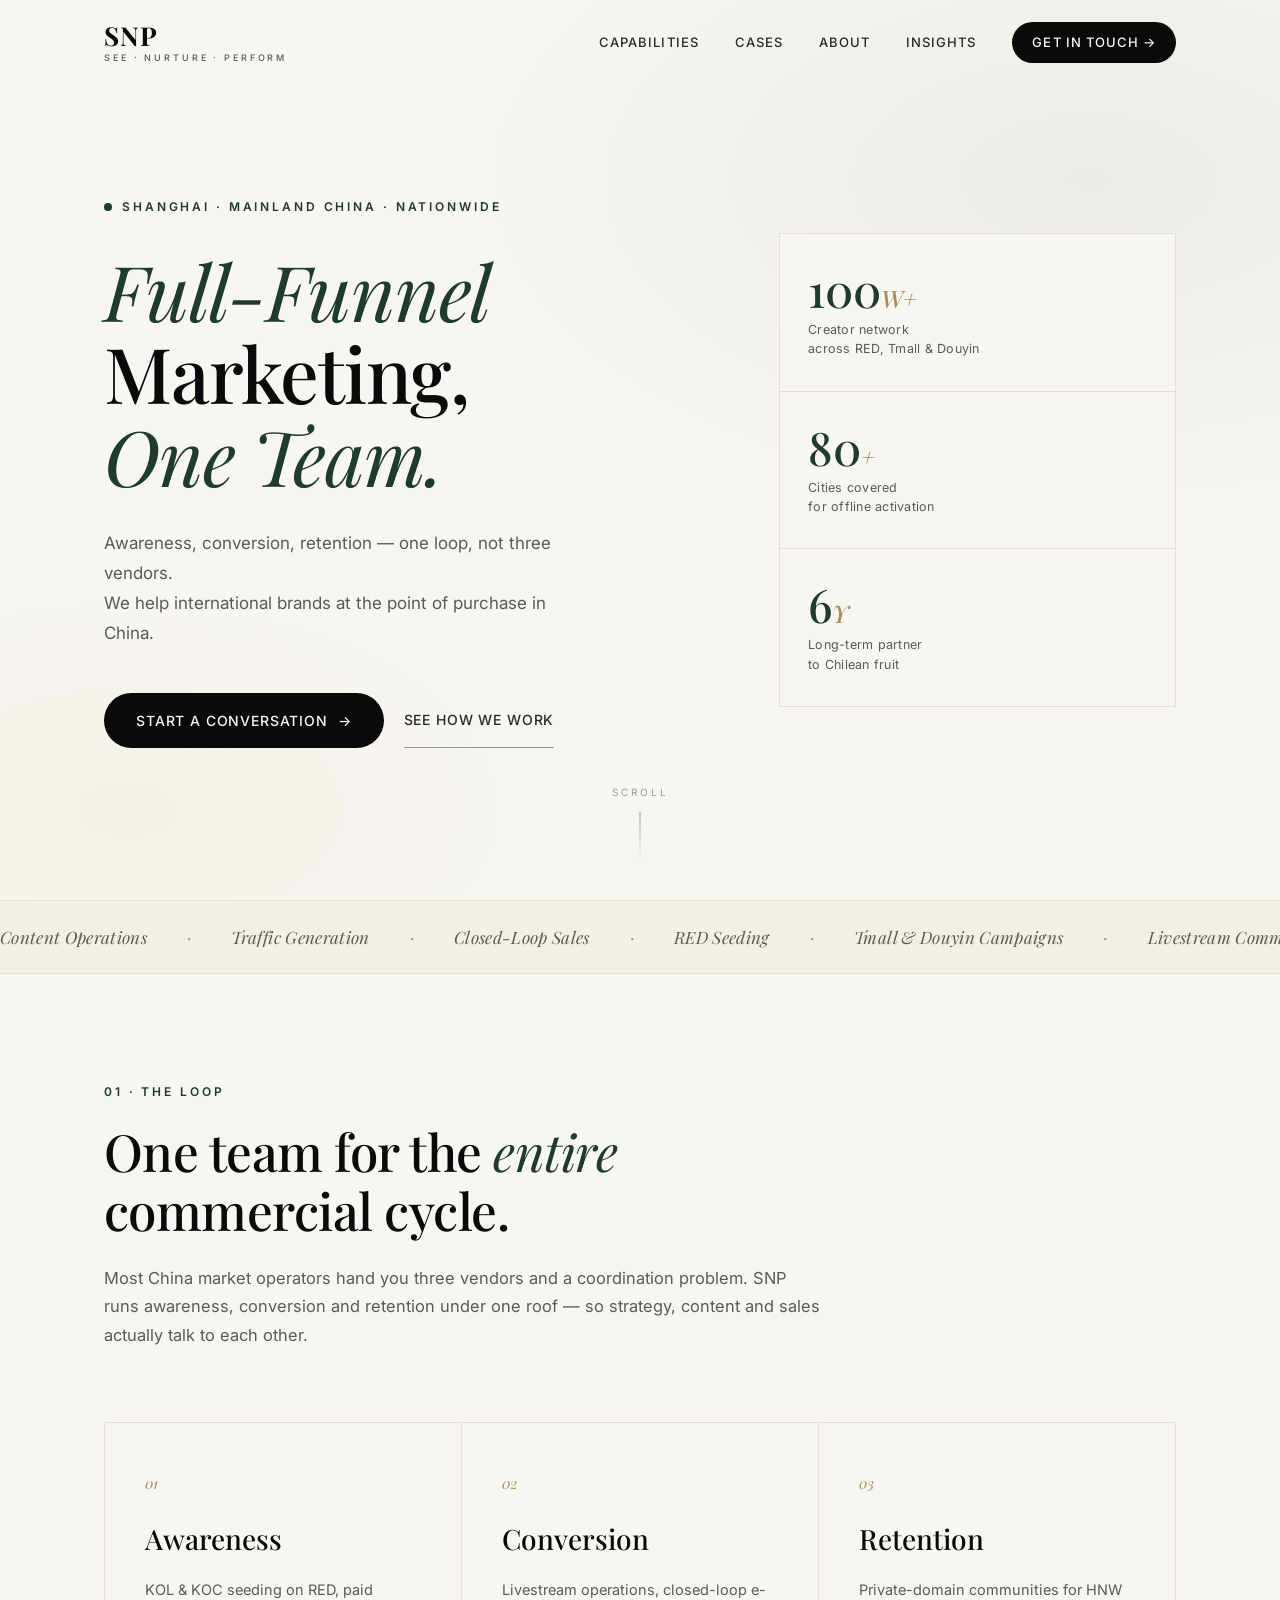
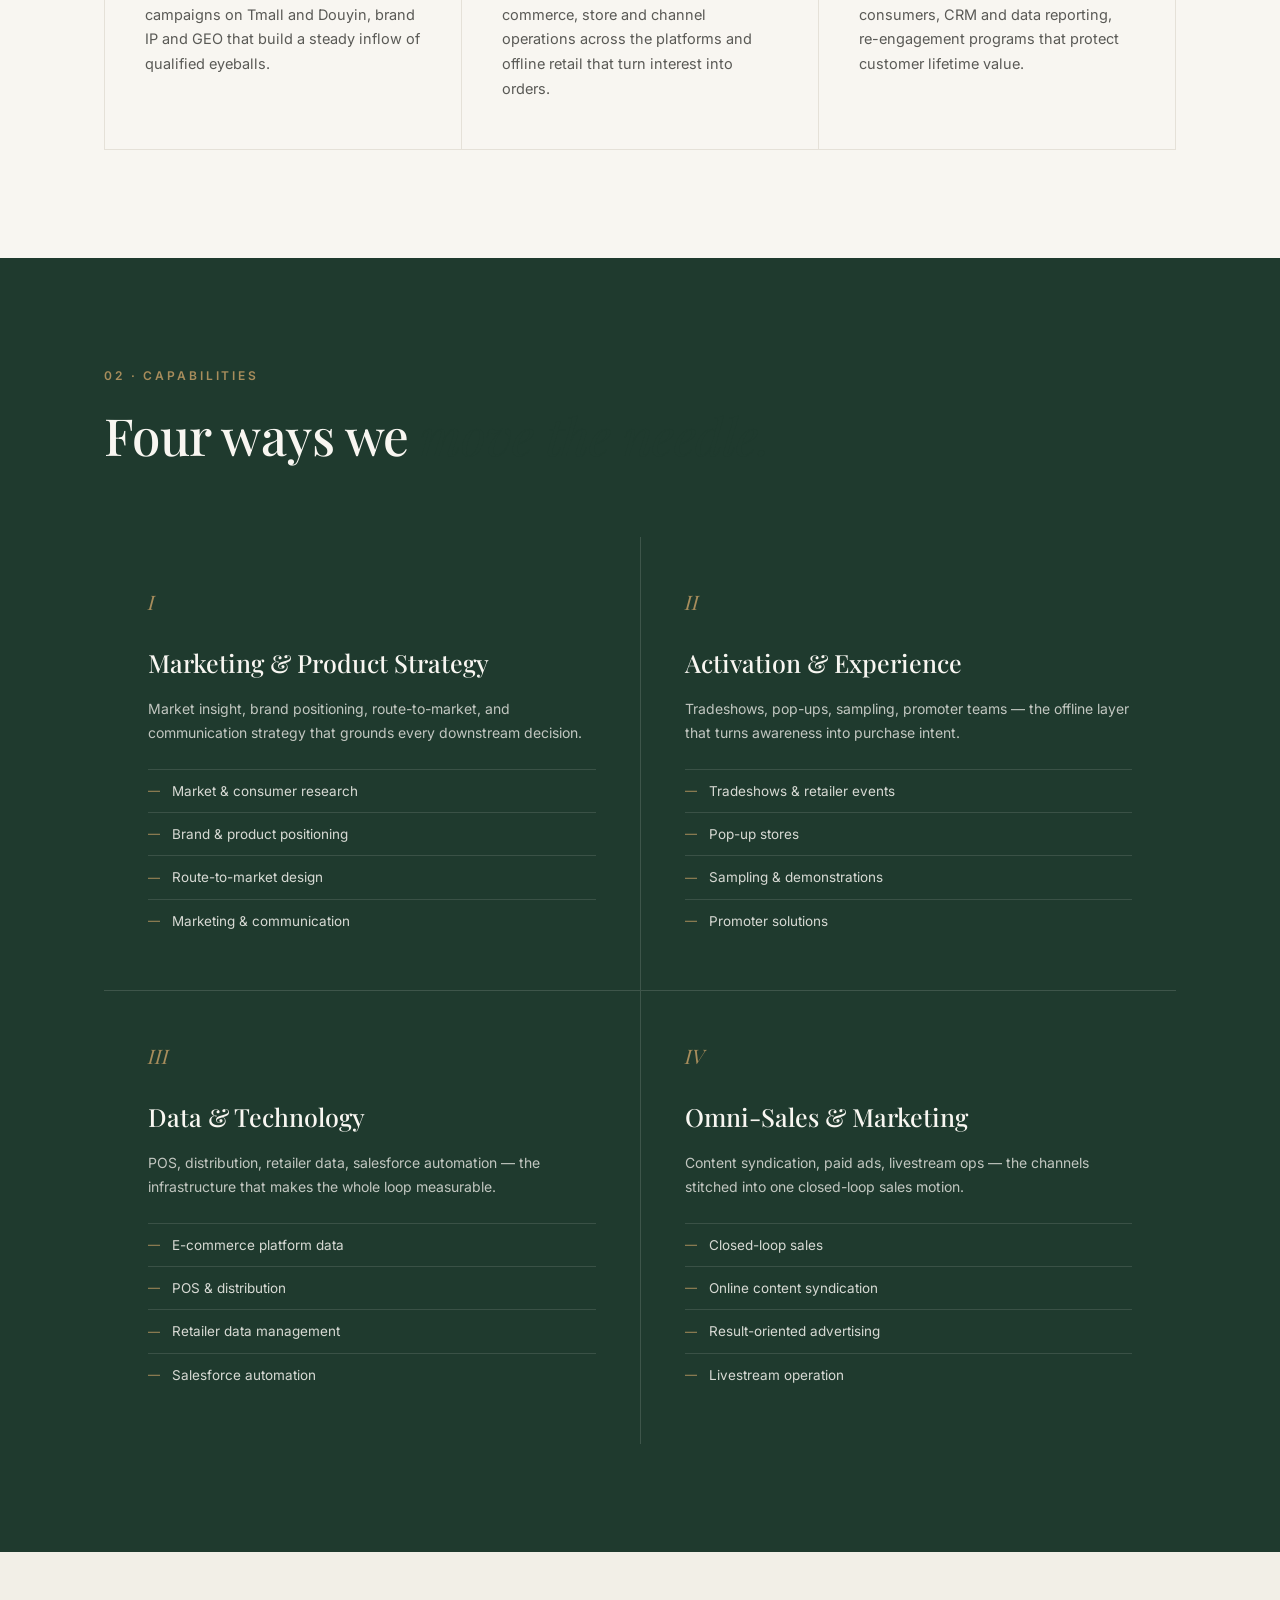
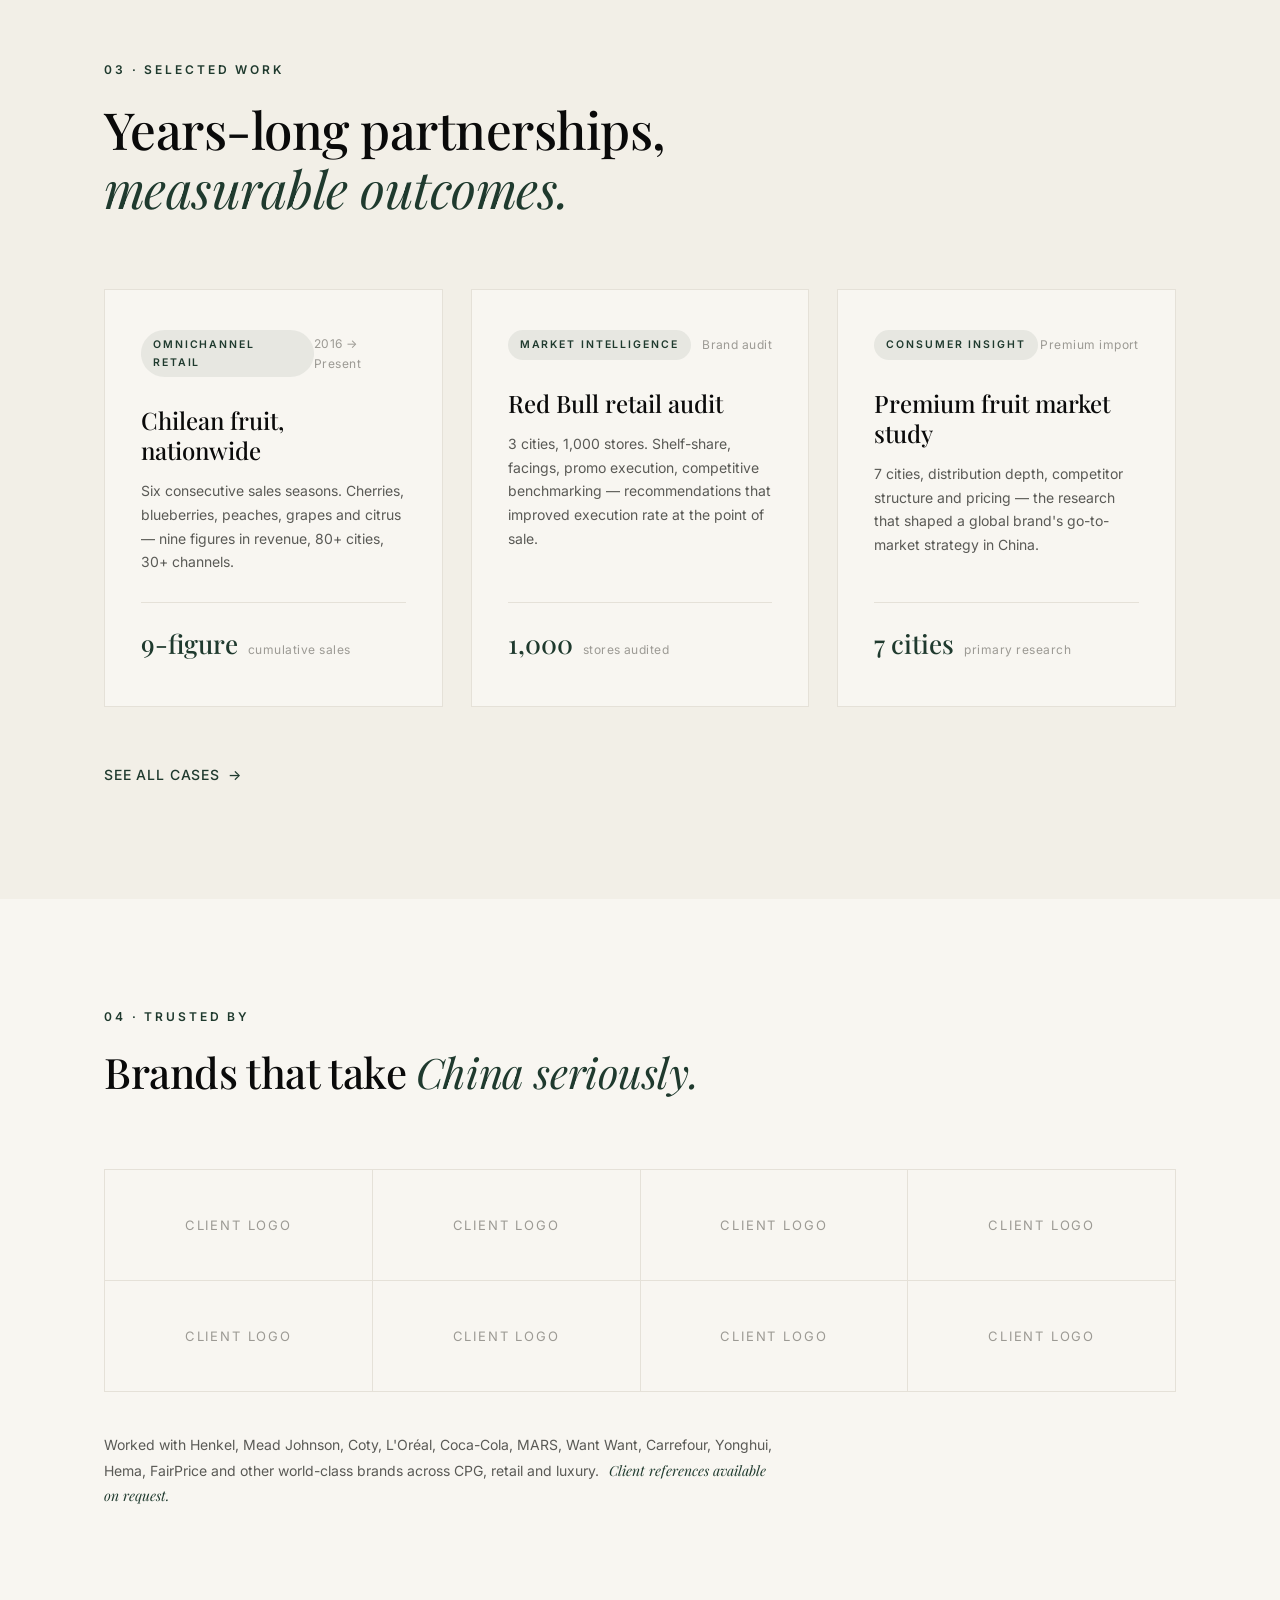
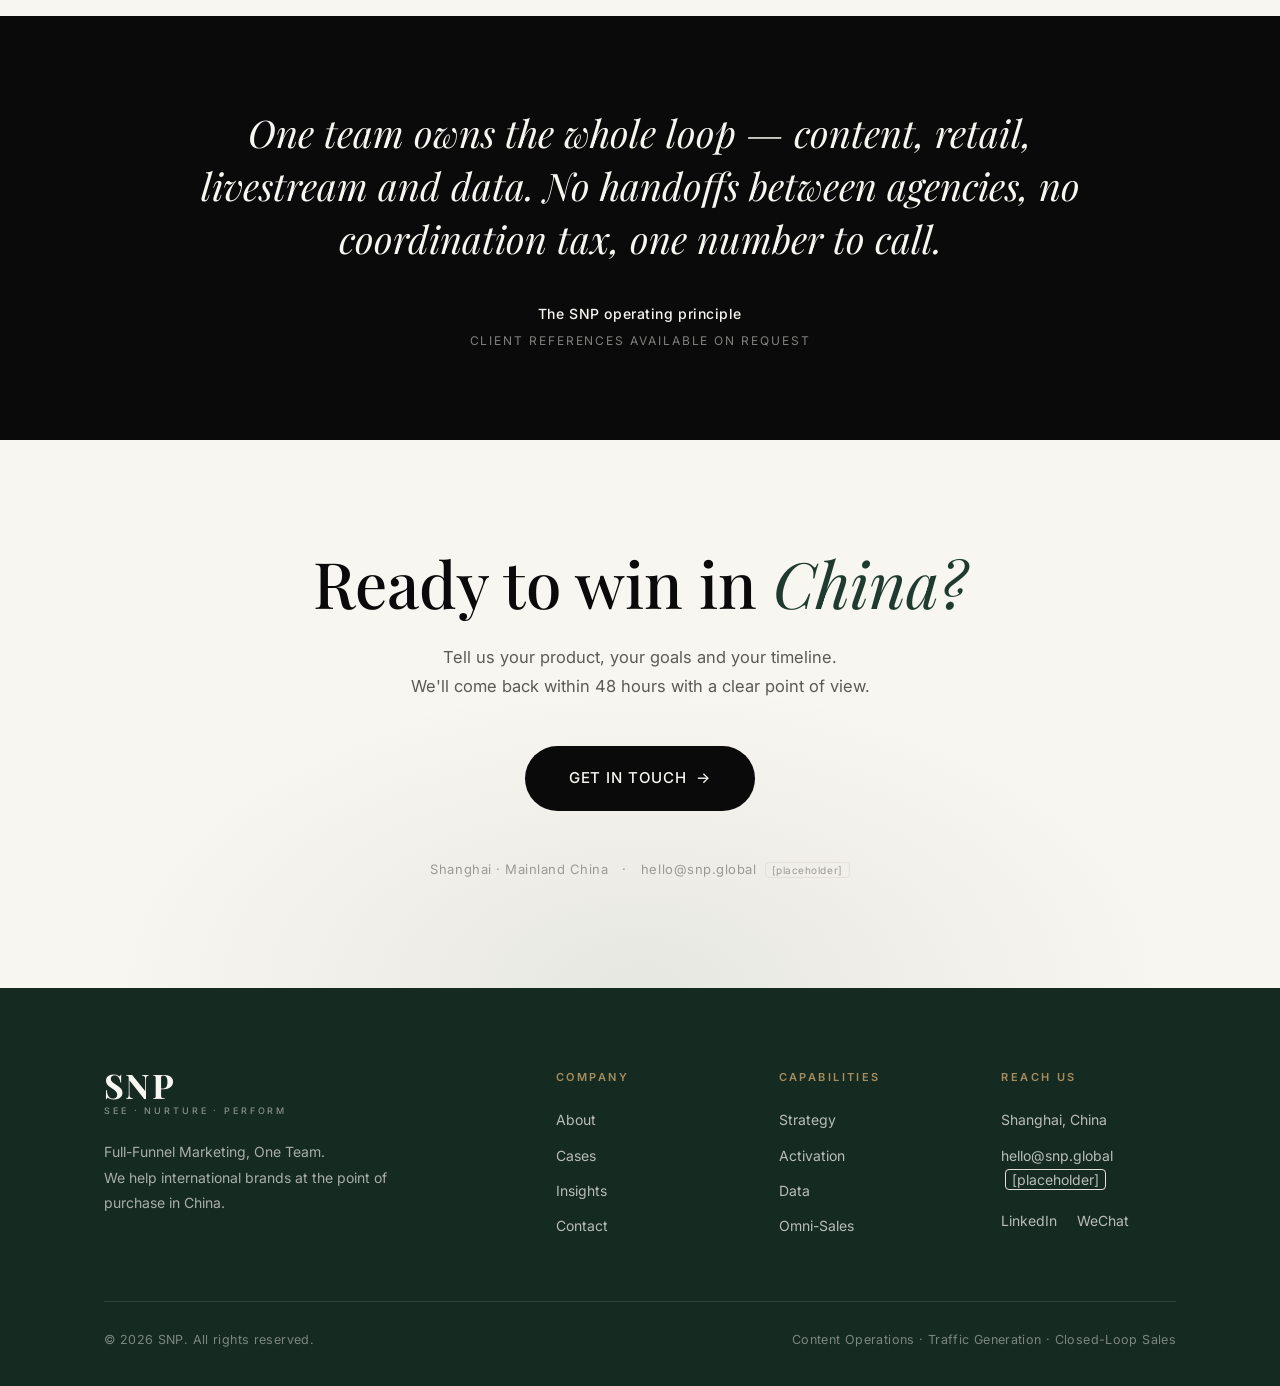
==== commit 38e5259c: "Fix: 18 broken contact links (missing = in href) + replace unsourced testimonial - href "./contact.h" ====
--- a/index.html
+++ b/index.html
@@ -11,26 +11,26 @@
   <meta property="og:description" content="Content Operations · Traffic Generation · Closed-Loop Sales. We help international brands at the point of purchase in China.">
   <meta property="og:type" content="website">
   <meta property="og:locale" content="en_US">
-  <link rel="icon" href="/assets/favicon.svg" type="image/svg+xml">
+  <link rel="icon" href="./assets/favicon.svg" type="image/svg+xml">
   <link rel="preconnect" href="https://fonts.googleapis.com">
   <link rel="preconnect" href="https://fonts.gstatic.com" crossorigin>
   <link href="https://fonts.googleapis.com/css2?family=Playfair+Display:ital,wght@0,400;0,500;0,600;0,700;1,400&family=Inter:wght@300;400;500;600;700&family=Noto+Sans+SC:wght@300;400;500;600&display=swap" rel="stylesheet">
-  <link rel="stylesheet" href="/assets/css/styles.css">
+  <link rel="stylesheet" href="./assets/css/styles.css">
 </head>
 <body>
   <!-- Header -->
   <header class="header" id="header">
     <div class="header-inner">
-      <a href="/" class="logo">
+      <a href="./index.html" class="logo">
         <span class="logo-mark">SNP</span>
         <span class="logo-tagline">See · Nurture · Perform</span>
       </a>
       <nav class="nav">
-        <a href="/services.html" class="nav-link">Capabilities</a>
-        <a href="/cases.html" class="nav-link">Cases</a>
-        <a href="/about.html" class="nav-link">About</a>
-        <a href="/insights.html" class="nav-link">Insights</a>
-        <a href="/contact.html" class="nav-link nav-cta">Get in touch <span class="arrow">→</span></a>
+        <a href="./services.html" class="nav-link">Capabilities</a>
+        <a href="./cases.html" class="nav-link">Cases</a>
+        <a href="./about.html" class="nav-link">About</a>
+        <a href="./insights.html" class="nav-link">Insights</a>
+        <a href="./contact.html" class="nav-link nav-cta">Get in touch <span class="arrow">→</span></a>
       </nav>
       <button class="nav-toggle" aria-label="Toggle menu" id="navToggle">
         <span></span><span></span>
@@ -55,10 +55,10 @@
           We help international brands at the point of purchase in China.
         </p>
         <div class="hero-cta">
-          <a href="/contact.html" class="btn-primary">
+          <a href="./contact.html" class="btn-primary">
             Start a conversation <span class="arrow">→</span>
           </a>
-          <a href="/services.html" class="btn-secondary">See how we work</a>
+          <a href="./services.html" class="btn-secondary">See how we work</a>
         </div>
       </div>
       <div class="hero-right">
@@ -217,7 +217,7 @@
       </div>
 
       <div class="case-grid">
-        <a href="/cases.html#chilean-fruit" class="case-card">
+        <a href="./cases.html#chilean-fruit" class="case-card">
           <div class="case-meta">
             <span class="case-tag">Omnichannel Retail</span>
             <span class="case-year">2016 → Present</span>
@@ -233,7 +233,7 @@
           </div>
           <span class="case-arrow">→</span>
         </a>
-        <a href="/cases.html#red-bull-audit" class="case-card">
+        <a href="./cases.html#red-bull-audit" class="case-card">
           <div class="case-meta">
             <span class="case-tag">Market Intelligence</span>
             <span class="case-year">Brand audit</span>
@@ -249,7 +249,7 @@
           </div>
           <span class="case-arrow">→</span>
         </a>
-        <a href="/cases.html#market-research" class="case-card">
+        <a href="./cases.html#market-research" class="case-card">
           <div class="case-meta">
             <span class="case-tag">Consumer Insight</span>
             <span class="case-year">Premium import</span>
@@ -268,7 +268,7 @@
       </div>
 
       <div class="section-footer">
-        <a href="/cases.html" class="link-arrow">See all cases <span class="arrow">→</span></a>
+        <a href="./cases.html" class="link-arrow">See all cases <span class="arrow">→</span></a>
       </div>
     </div>
   </section>
@@ -301,19 +301,17 @@
     </div>
   </section>
 
-  <!-- Testimonial / Quote -->
+  <!-- Operating principle -->
   <section class="section section-quote">
     <div class="container">
       <blockquote class="quote">
         <p>
-          <span class="quote-mark">"</span>
-          SNP runs our full China playbook — content, retail, livestream — without dropping the ball
-          between functions. That's rare.
-          <span class="quote-mark">"</span>
+          One team owns the whole loop — content, retail, livestream and data.
+          No handoffs between agencies, no coordination tax, one number to call.
         </p>
         <footer class="quote-attribution">
-          <span class="quote-author">— Global brand partner</span>
-          <span class="quote-role">Shanghai, 2024</span>
+          <span class="quote-author">The SNP operating principle</span>
+          <span class="quote-role">Client references available on request</span>
         </footer>
       </blockquote>
     </div>
@@ -329,7 +327,7 @@
         Tell us your product, your goals and your timeline.<br>
         We'll come back within 48 hours with a clear point of view.
       </p>
-      <a href="/contact.html" class="btn-primary btn-large">
+      <a href="./contact.html" class="btn-primary btn-large">
         Get in touch <span class="arrow">→</span>
       </a>
       <div class="cta-meta">
@@ -357,17 +355,17 @@
         <div class="footer-cols">
           <div class="footer-col">
             <h4>Company</h4>
-            <a href="/about.html">About</a>
-            <a href="/cases.html">Cases</a>
-            <a href="/insights.html">Insights</a>
-            <a href="/contact.html">Contact</a>
+            <a href="./about.html">About</a>
+            <a href="./cases.html">Cases</a>
+            <a href="./insights.html">Insights</a>
+            <a href="./contact.html">Contact</a>
           </div>
           <div class="footer-col">
             <h4>Capabilities</h4>
-            <a href="/services.html">Strategy</a>
-            <a href="/services.html">Activation</a>
-            <a href="/services.html">Data</a>
-            <a href="/services.html">Omni-Sales</a>
+            <a href="./services.html">Strategy</a>
+            <a href="./services.html">Activation</a>
+            <a href="./services.html">Data</a>
+            <a href="./services.html">Omni-Sales</a>
           </div>
           <div class="footer-col">
             <h4>Reach us</h4>
@@ -387,6 +385,6 @@
     </div>
   </footer>
 
-  <script src="/assets/js/main.js"></script>
+  <script src="./assets/js/main.js"></script>
 </body>
 </html>
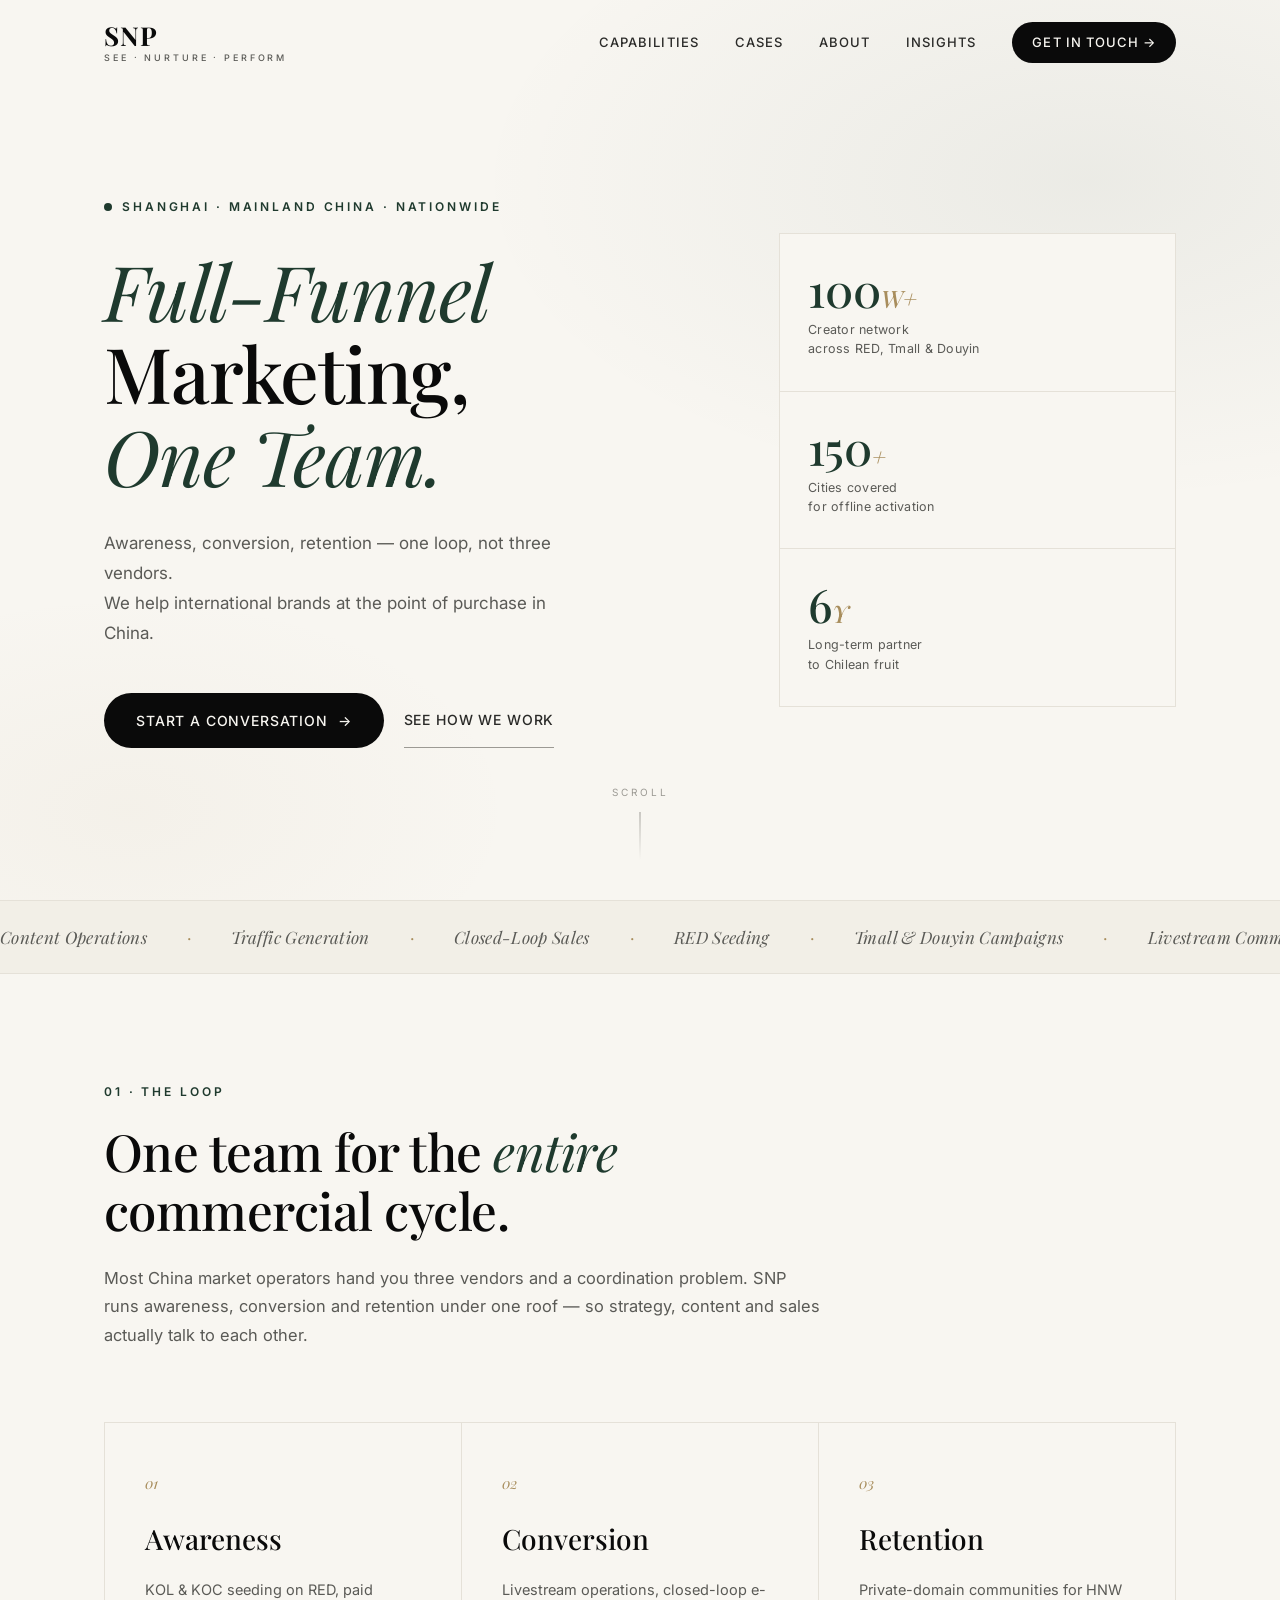
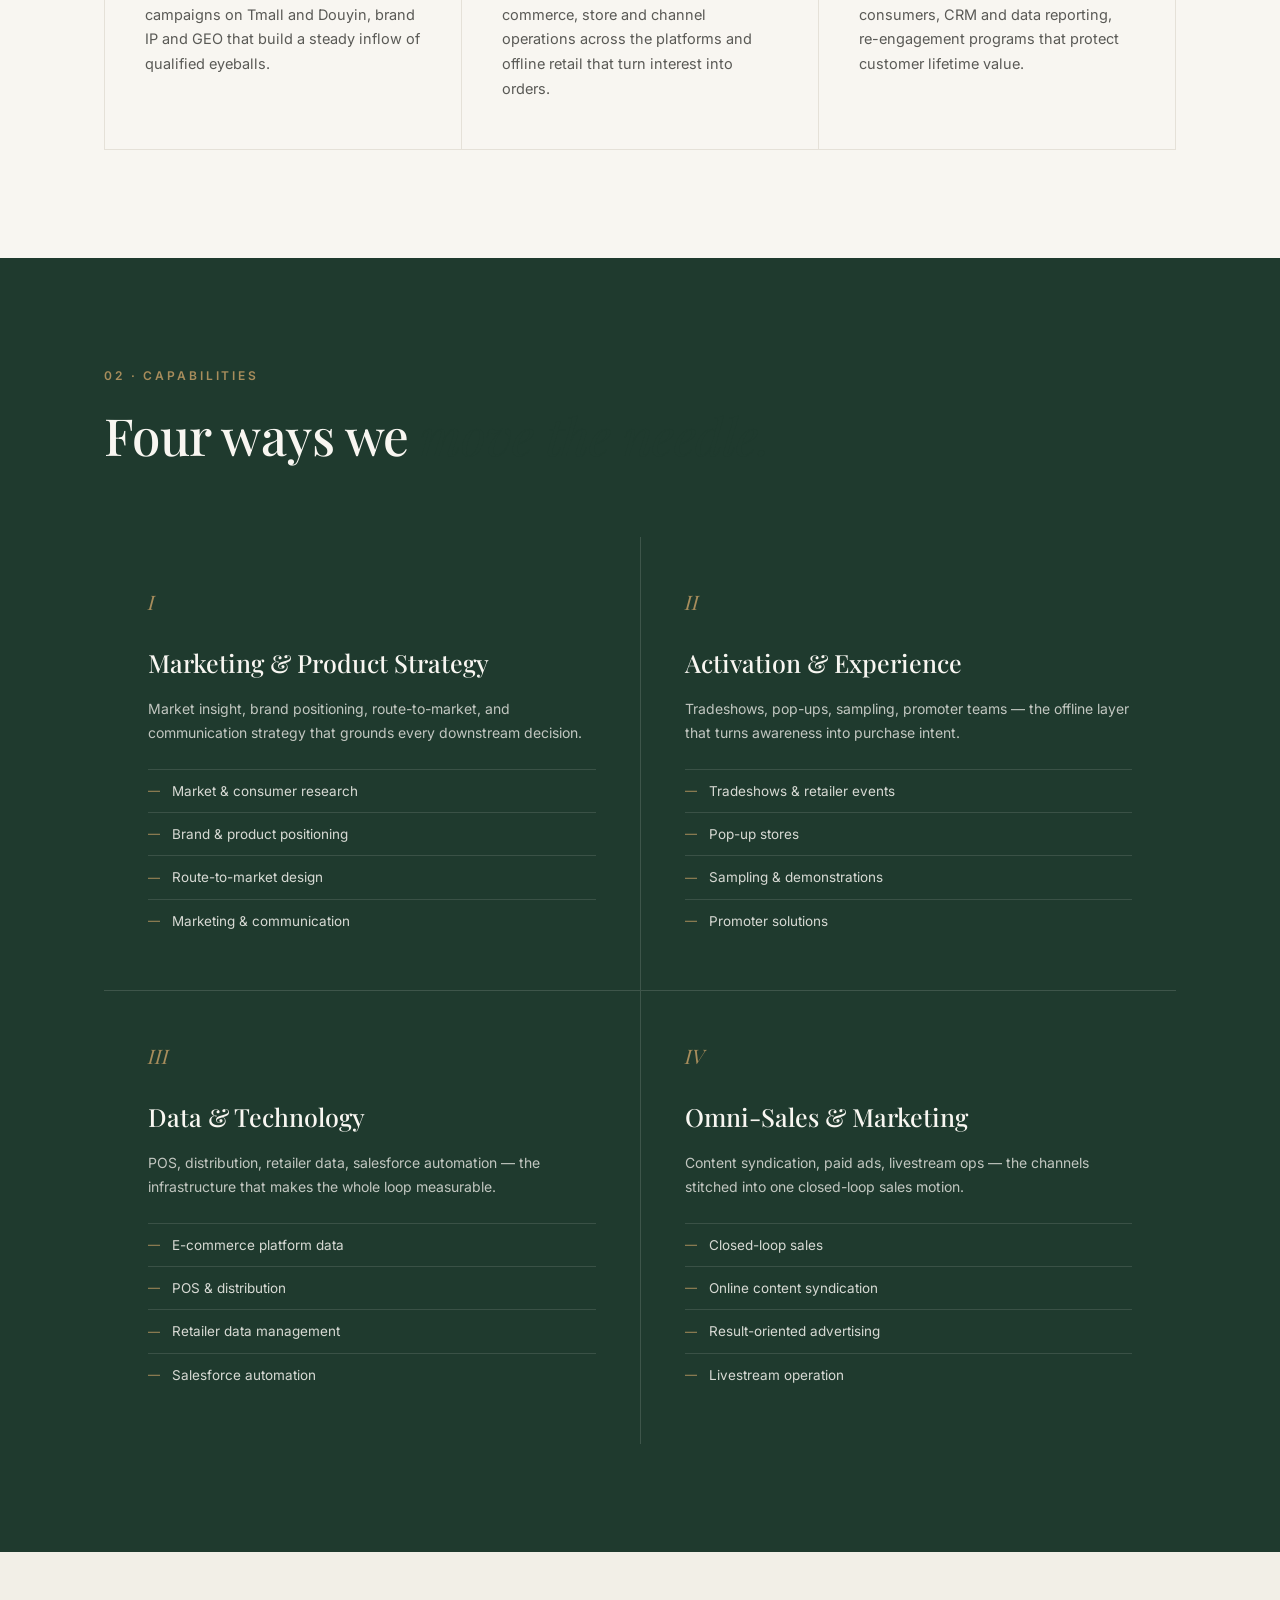
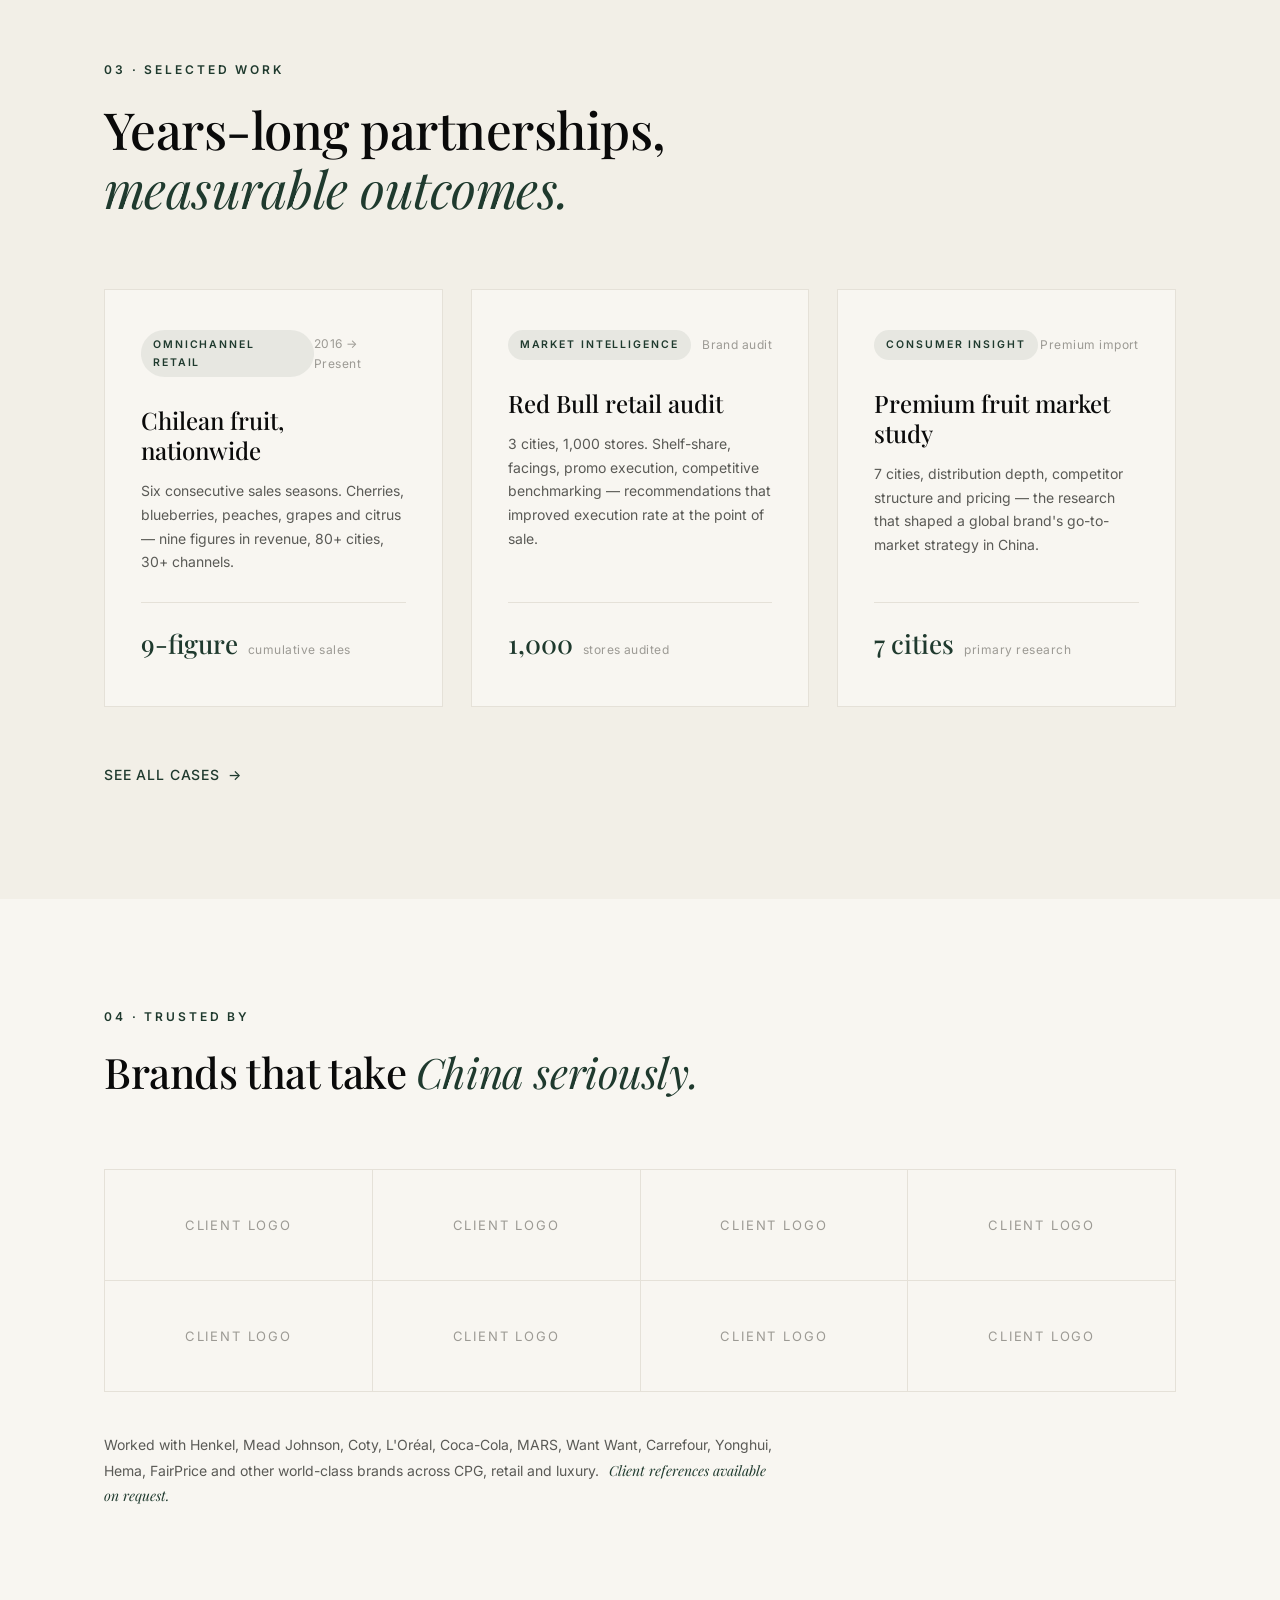
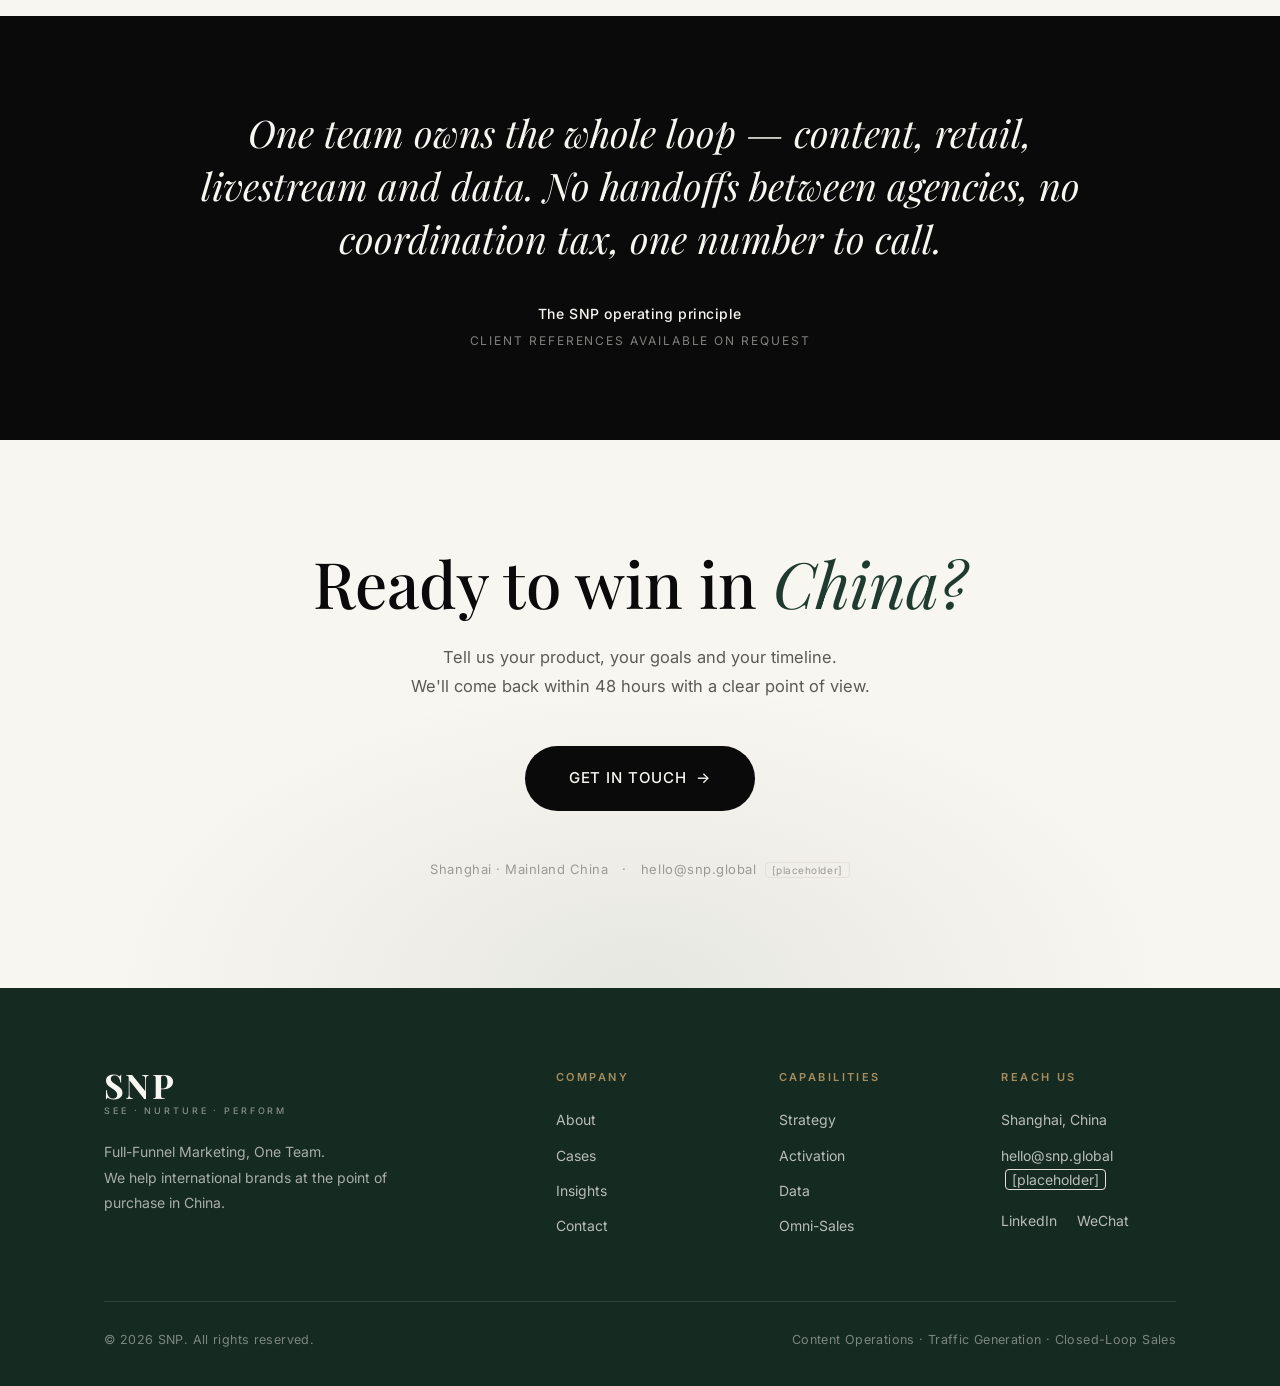
==== commit ae5217fe: "Add store operations, phased engagement model, e-commerce case demos - services: Store Operations ca" ====
--- a/index.html
+++ b/index.html
@@ -68,7 +68,7 @@
             <div class="stat-label">Creator network<br>across RED, Tmall &amp; Douyin</div>
           </div>
           <div class="stat-card">
-            <div class="stat-number">80<span>+</span></div>
+            <div class="stat-number">150<span>+</span></div>
             <div class="stat-label">Cities covered<br>for offline activation</div>
           </div>
           <div class="stat-card">
--- a/assets/css/styles.css
+++ b/assets/css/styles.css
@@ -33,6 +33,27 @@
   -moz-osx-font-smoothing: grayscale;
 }
 
+/* Offset anchor jumps so the fixed header doesn't cover section titles */
+[id] { scroll-margin-top: 96px; }
+
+/* ============ Skip link (a11y) ============ */
+
+.skip-link {
+  position: absolute;
+  left: -9999px;
+  top: 0;
+  background: var(--ink);
+  color: var(--ivory);
+  padding: 10px 16px;
+  z-index: 200;
+  font-size: 12px;
+  font-weight: 600;
+  letter-spacing: .12em;
+  text-transform: uppercase;
+  border-radius: 0 0 4px 0;
+}
+.skip-link:focus { left: 0; }
+
 body {
   font-family: var(--font-body);
   font-weight: 400;
@@ -137,6 +158,8 @@
 
 .nav-link:hover { color: var(--forest); }
 .nav-link:hover::after { width: 100%; }
+.nav-link[aria-current="page"] { color: var(--forest); }
+.nav-link[aria-current="page"]::after { width: 100%; }
 
 .nav-cta {
   color: var(--ivory);
@@ -174,6 +197,7 @@
 
 .hero {
   min-height: 100vh;
+  min-height: 100dvh;
   display: flex;
   align-items: center;
   position: relative;
@@ -473,6 +497,15 @@
   border: 1px solid var(--mist);
 }
 
+/* 4-up stat row (used on Cases). Desktop 4 cols → tablet 2 → mobile 1 */
+.stats-grid {
+  display: grid;
+  grid-template-columns: repeat(4, 1fr);
+  gap: 1px;
+  background: var(--mist);
+  border: 1px solid var(--mist);
+}
+
 .loop-card {
   background: var(--ivory);
   padding: 48px 40px;
@@ -513,6 +546,7 @@
 
 .section-capabilities .eyebrow { color: var(--gold); }
 .section-capabilities .section-title { color: var(--ivory); }
+.section-capabilities .section-lede { color: rgba(248,246,241,.72); }
 
 .cap-grid {
   display: grid;
@@ -582,6 +616,9 @@
   grid-template-columns: repeat(3, 1fr);
   gap: 28px;
 }
+
+/* 2-up variant (4-card insights row, 2-card case demos) */
+.case-grid.grid-2x2 { grid-template-columns: repeat(2, 1fr); }
 
 .case-card {
   background: var(--ivory);
@@ -916,6 +953,19 @@
   text-transform: uppercase;
   color: var(--gray-600);
 }
+
+.form-legend {
+  font-size: 12px;
+  font-weight: 600;
+  letter-spacing: .12em;
+  text-transform: uppercase;
+  color: var(--gray-600);
+  padding: 0;
+  margin: 0 0 8px;
+  border: 0;
+}
+
+fieldset.form-group { border: 0; padding: 0; margin: 0; }
 
 .form-group input,
 .form-group select,
@@ -1035,7 +1085,8 @@
   .hero-stats { flex-direction: row; }
   .stat-card { flex: 1; padding: 24px 20px; }
   .loop-grid { grid-template-columns: 1fr; }
-  .case-grid { grid-template-columns: 1fr; }
+  .stats-grid { grid-template-columns: repeat(2, 1fr); }
+  .case-grid, .case-grid.grid-2x2 { grid-template-columns: 1fr; }
   .logo-wall { grid-template-columns: repeat(3, 1fr); }
   .footer-top { grid-template-columns: 1fr; gap: 48px; }
 }
@@ -1067,6 +1118,7 @@
   .logo-wall { grid-template-columns: repeat(2, 1fr); }
   .footer-cols { grid-template-columns: 1fr 1fr; }
   .section-header { margin-bottom: 48px; }
+  .stats-grid { grid-template-columns: 1fr; }
 }
 
 @media (prefers-reduced-motion: reduce) {
